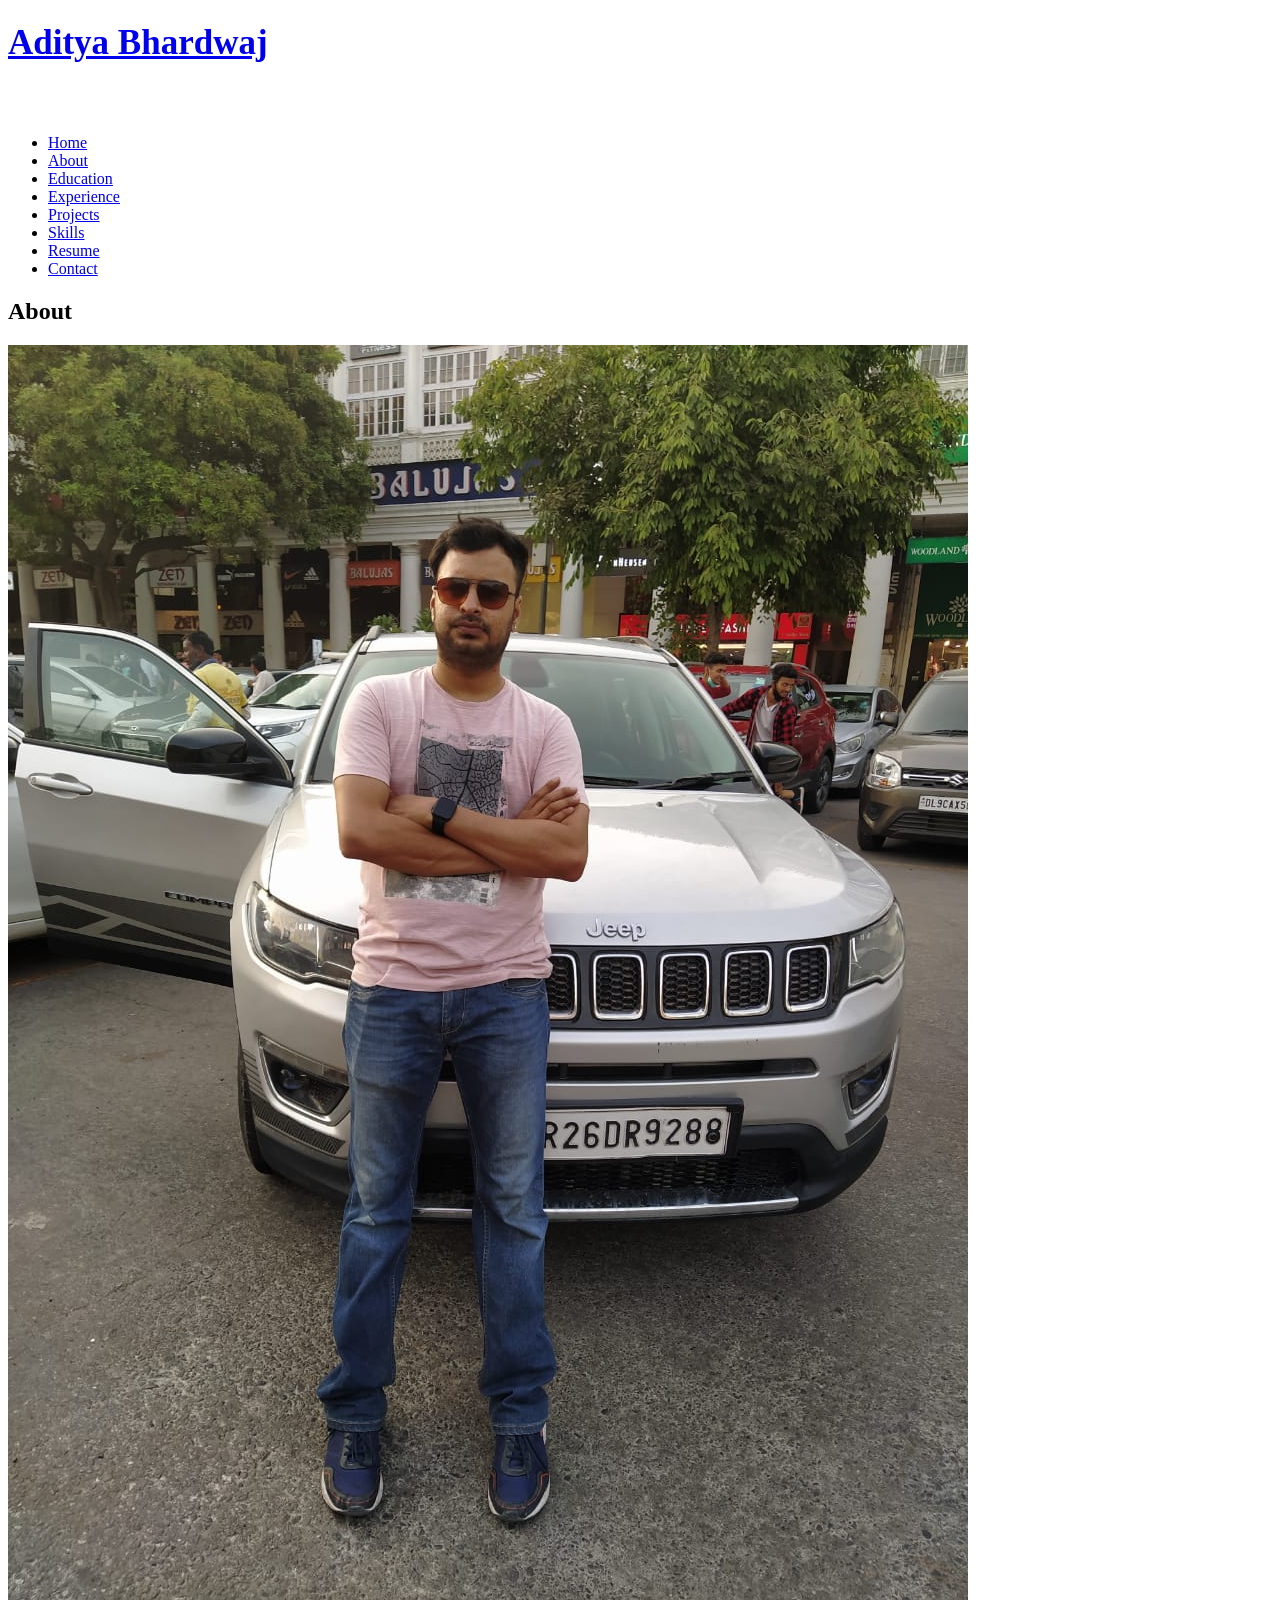
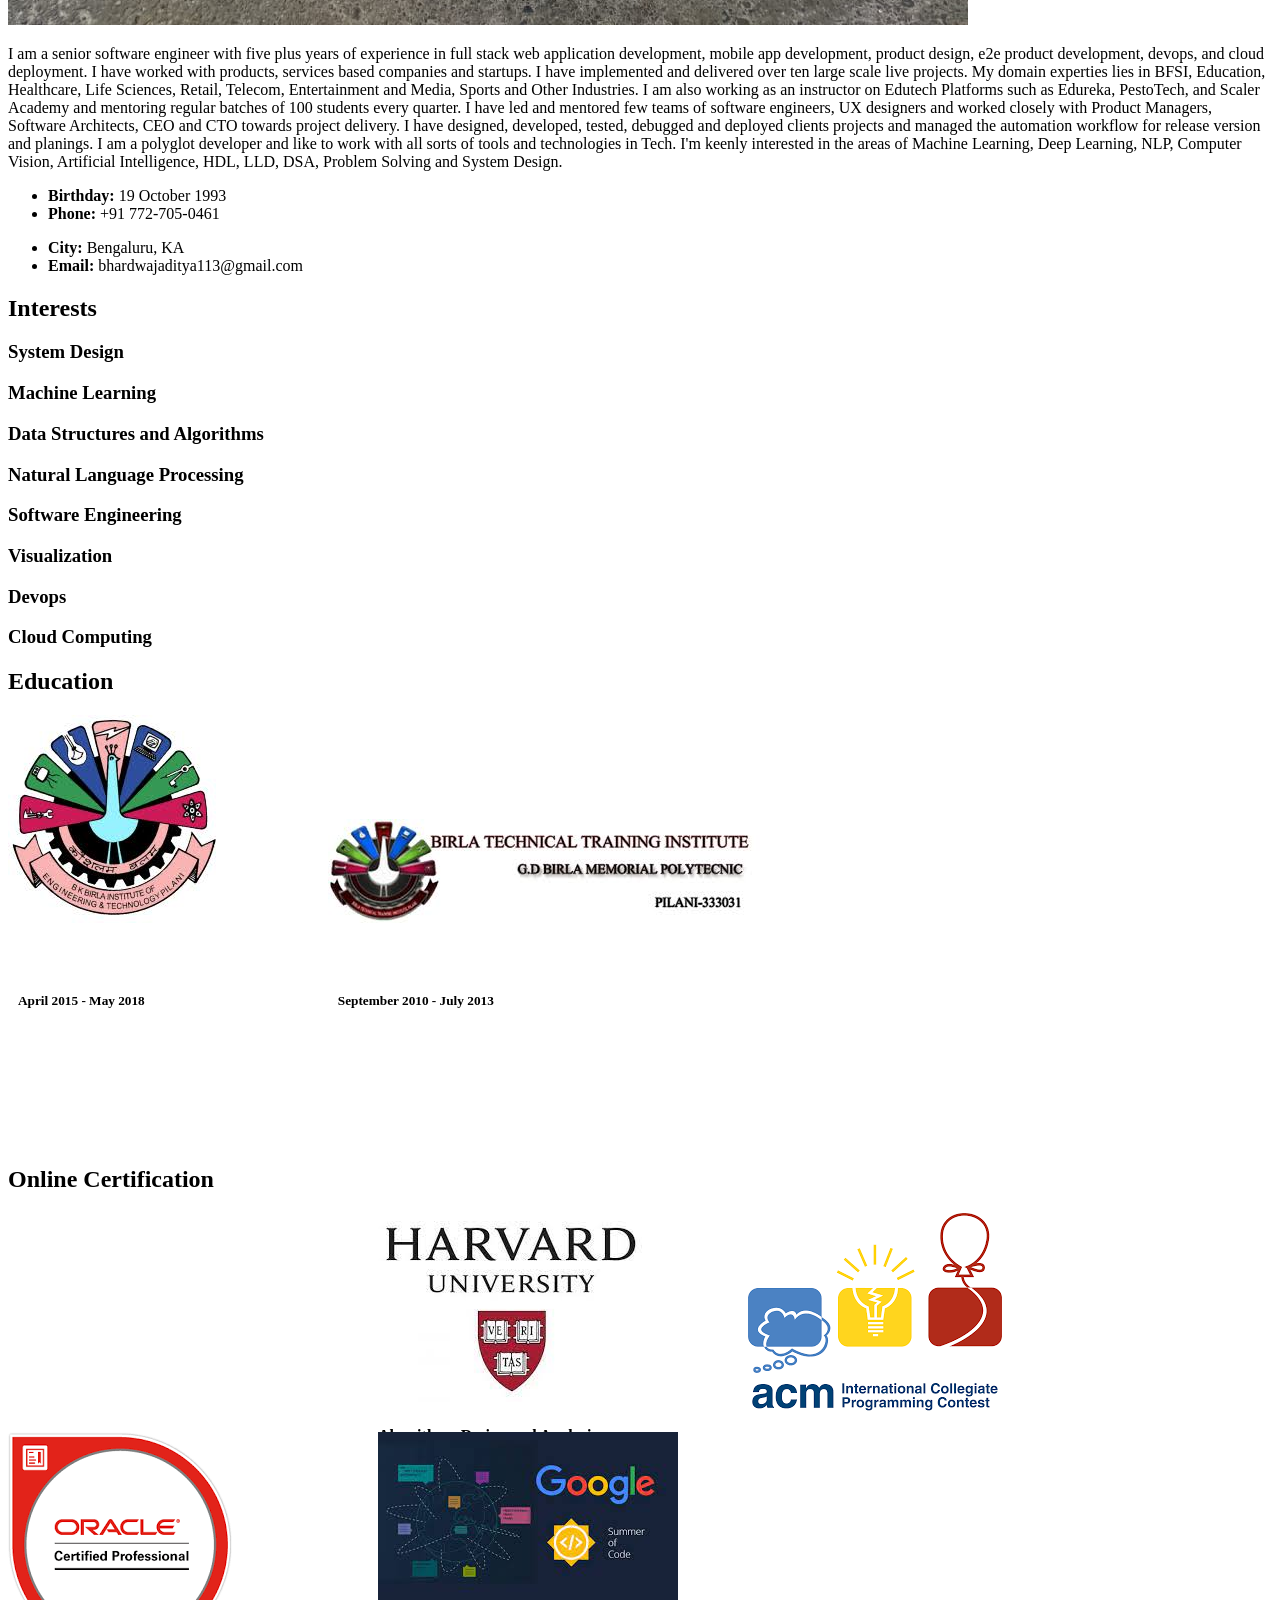
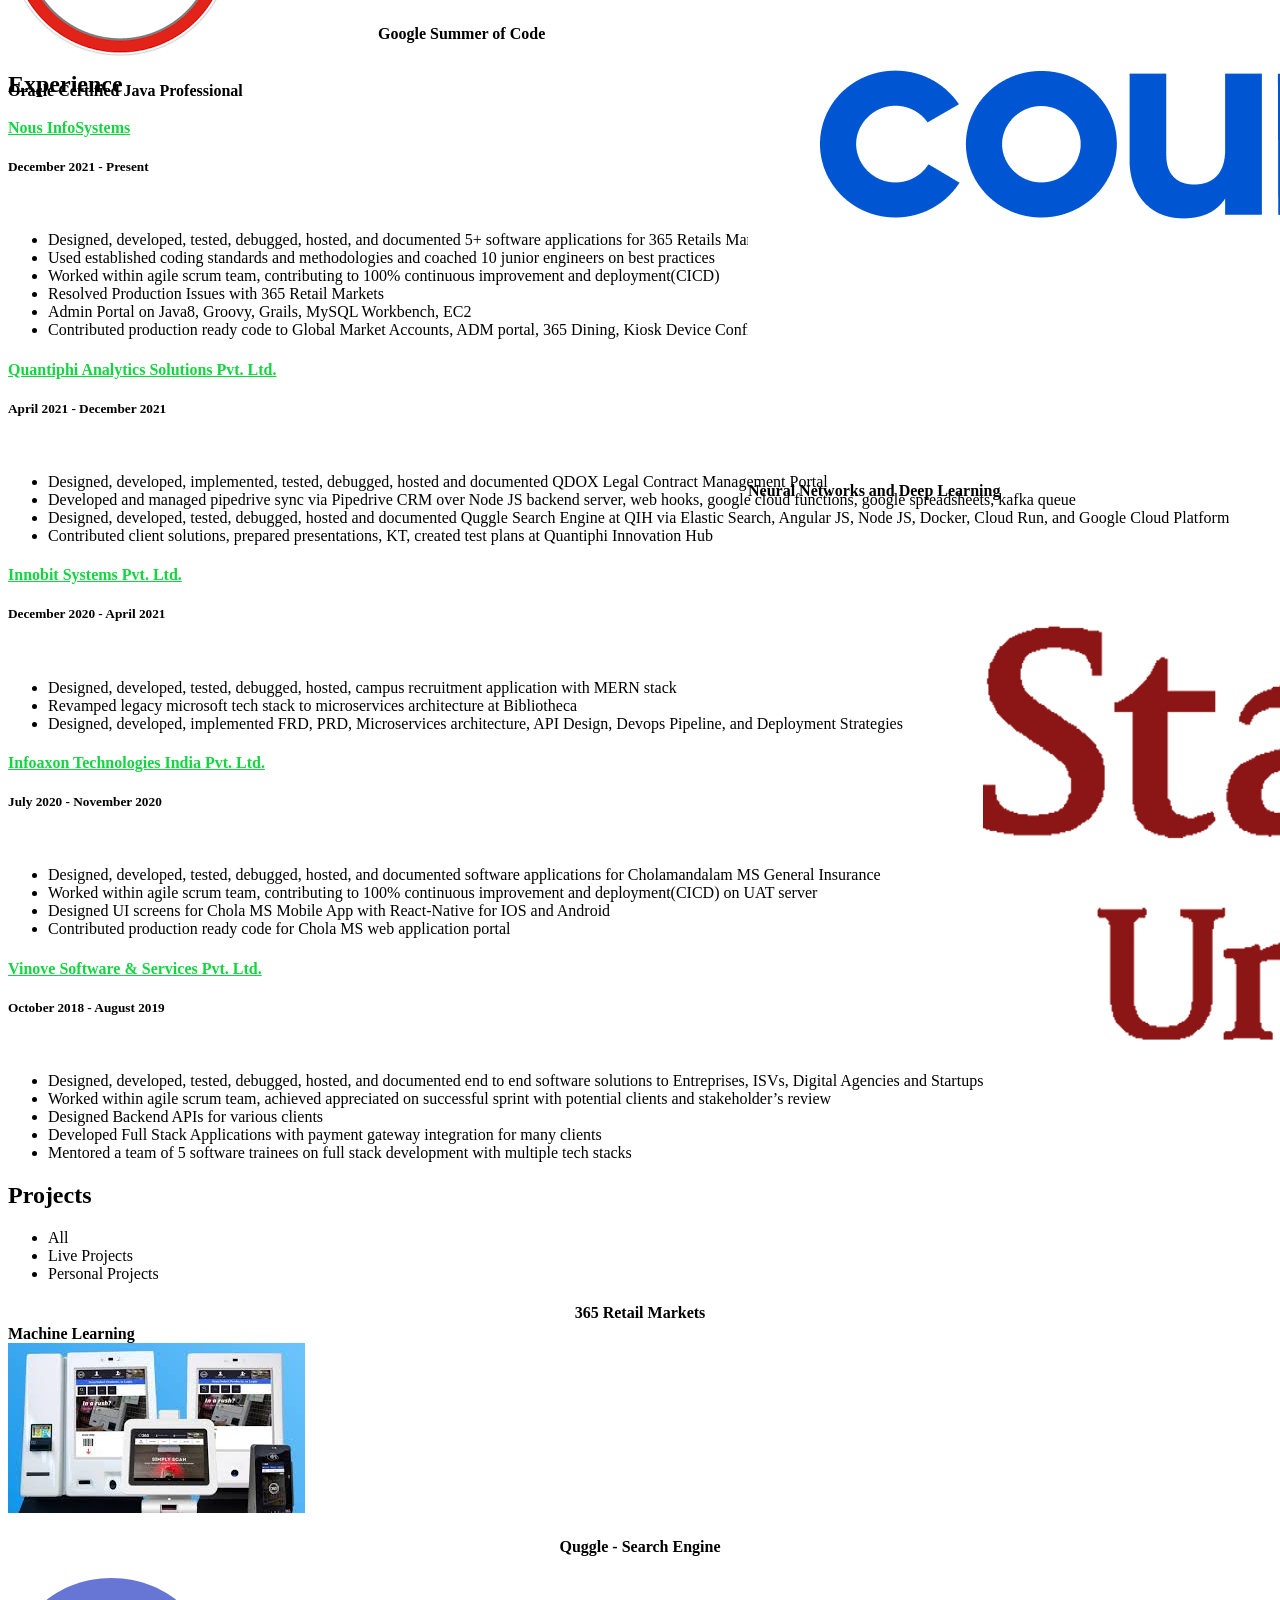
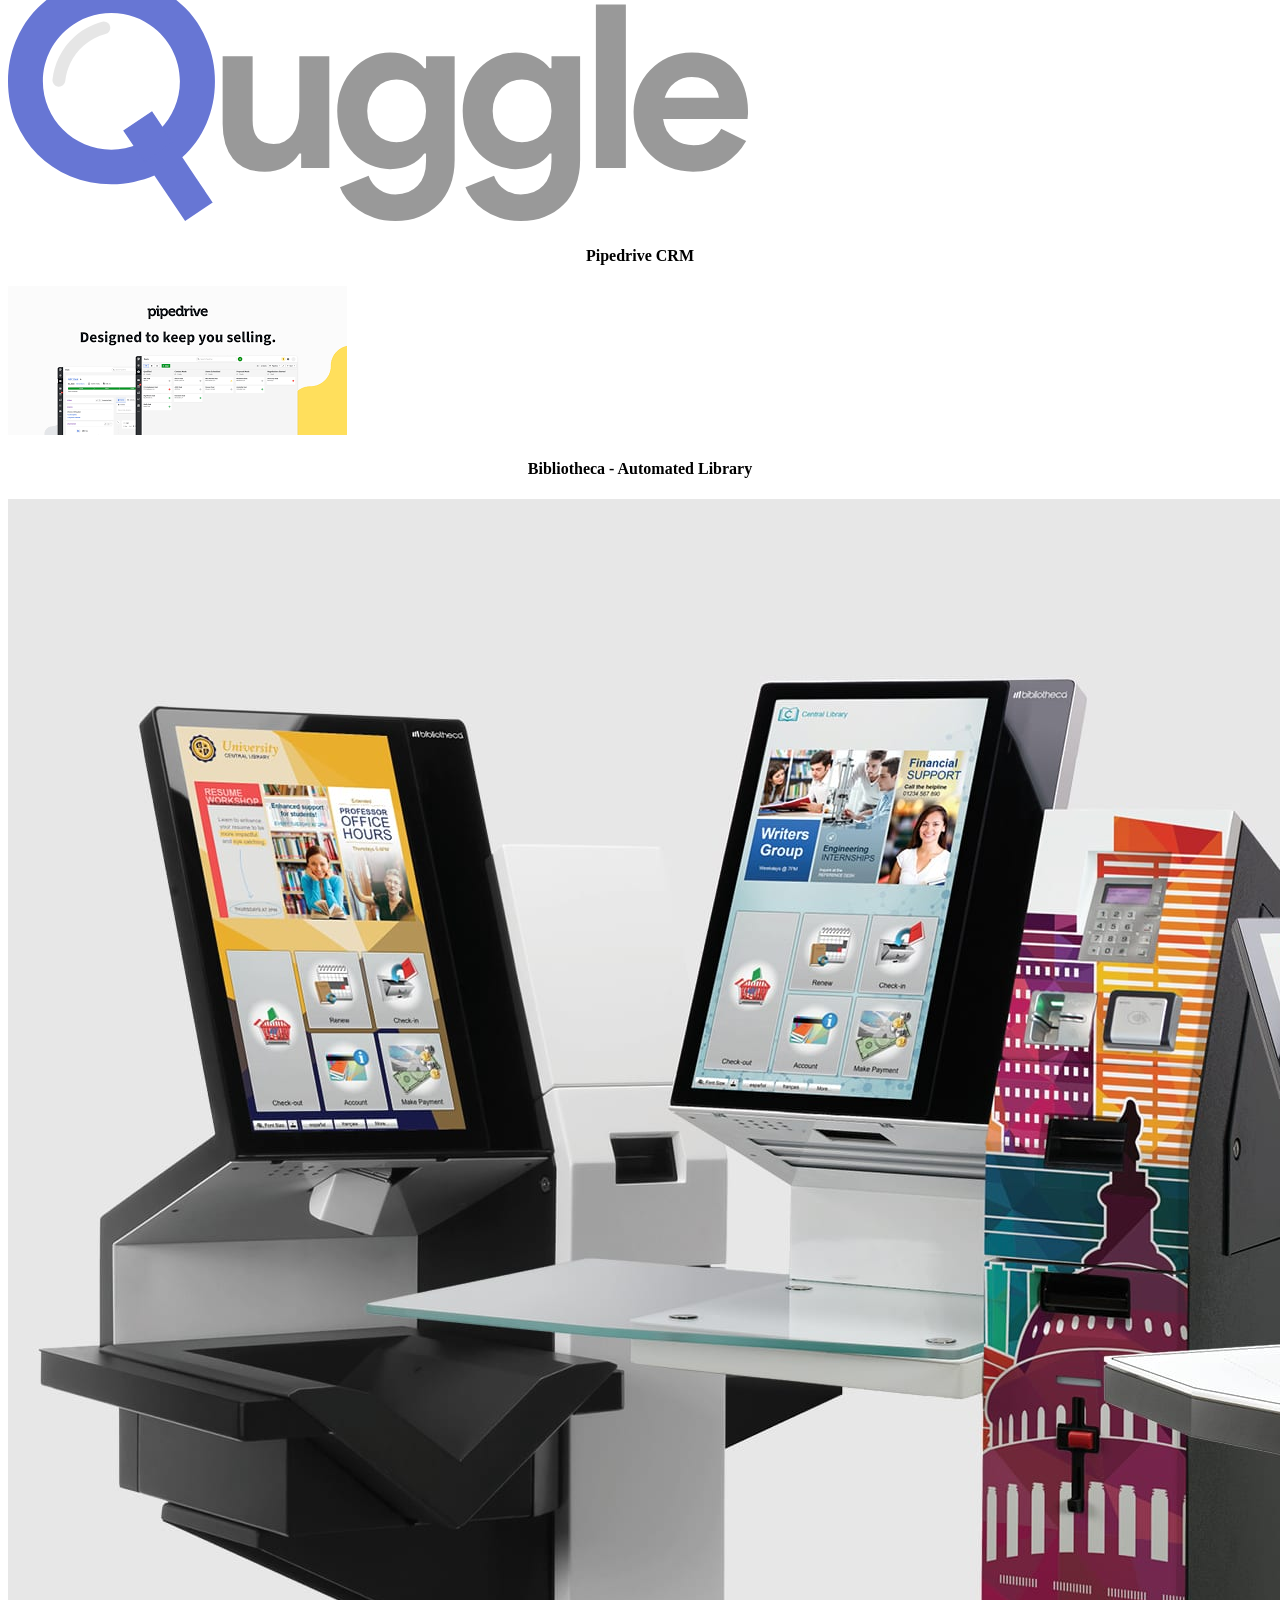
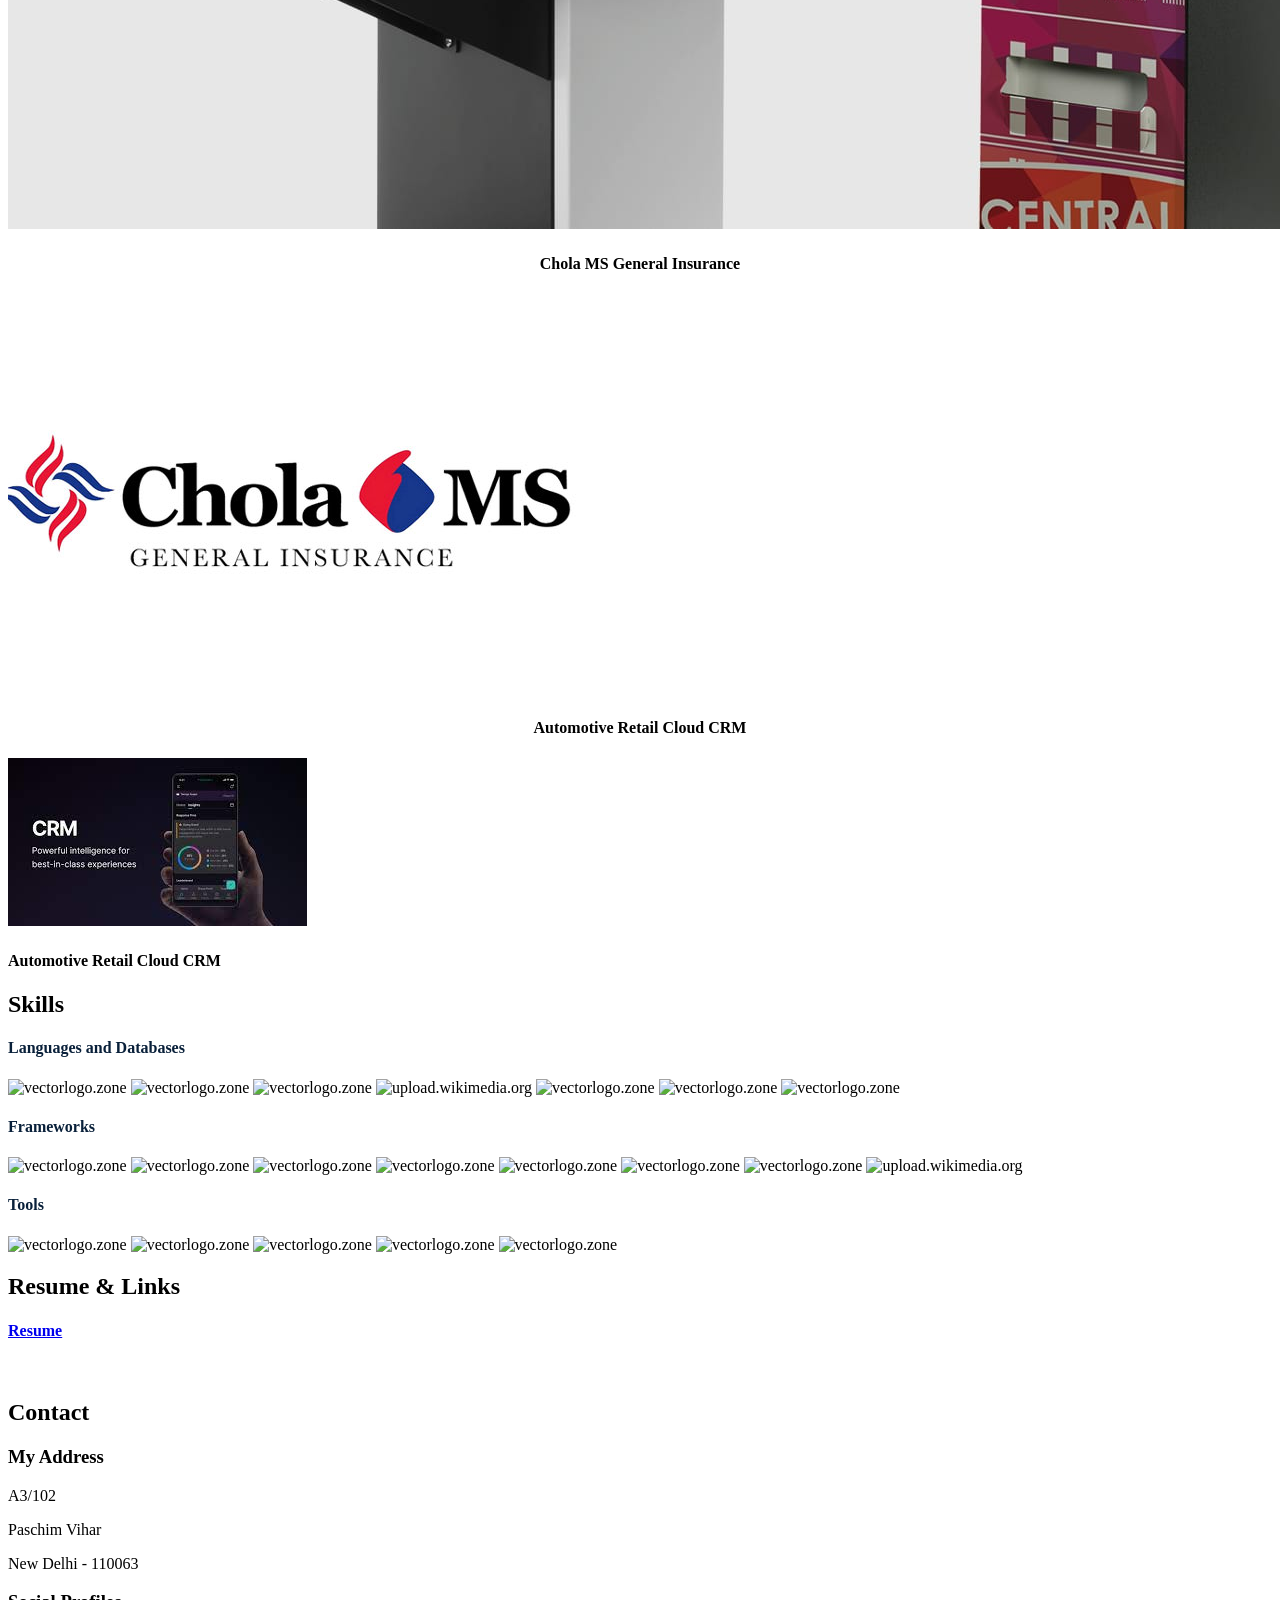
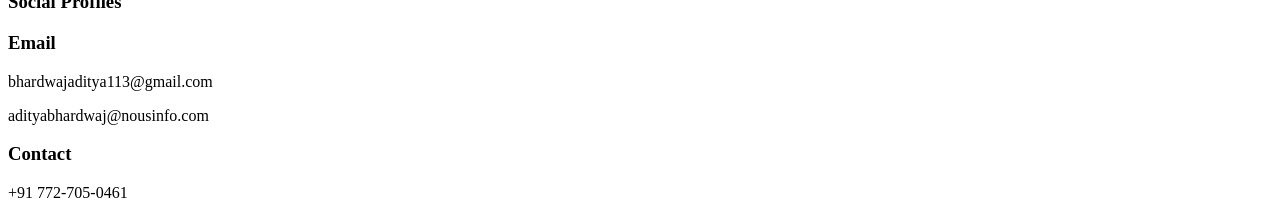
==== index.html @ cb27ffc9 "Initial commit" ====
<!DOCTYPE html>
<html lang="en">

<head>
  <!-- Google Tag Manager -->
  <script>(function(w,d,s,l,i){w[l]=w[l]||[];w[l].push({'gtm.start':
  new Date().getTime(),event:'gtm.js'});var f=d.getElementsByTagName(s)[0],
  j=d.createElement(s),dl=l!='dataLayer'?'&l='+l:'';j.async=true;j.src=
  'https://www.googletagmanager.com/gtm.js?id='+i+dl;f.parentNode.insertBefore(j,f);
  })(window,document,'script','dataLayer','GTM-5BB8W2X');</script>
  <!-- End Google Tag Manager -->
  <link rel="icon" type="image/png" href="/favicon.png"/>
  <meta charset="utf-8">
  <meta content="width=device-width, initial-scale=1.0" name="viewport">

  <title>Aditya Portfolio</title>
  <meta content="" name="descriptison">
  <meta content="" name="keywords">

  <!-- Google Fonts -->
  <link href="https://fonts.googleapis.com/css?family=Open+Sans:300,300i,400,400i,600,600i,700,700i|Raleway:300,300i,400,400i,500,500i,600,600i,700,700i|Poppins:300,300i,400,400i,500,500i,600,600i,700,700i" rel="stylesheet">

  <!-- Vendor CSS Files -->
  <link href="assets/vendor/bootstrap/css/bootstrap.min.css" rel="stylesheet">
  <link href="assets/vendor/icofont/icofont.min.css" rel="stylesheet">
  <link href="assets/vendor/remixicon/remixicon.css" rel="stylesheet">
  <link href="assets/vendor/owl.carousel/assets/owl.carousel.min.css" rel="stylesheet">
  <link href="assets/vendor/boxicons/css/boxicons.min.css" rel="stylesheet">
  <link href="assets/vendor/venobox/venobox.css" rel="stylesheet">

  <!-- Template Main CSS File -->
  <link href="assets/css/style.css" rel="stylesheet">


  <!-- Global site tag (gtag.js) - Google Analytics -->
  <script async src="https://www.googletagmanager.com/gtag/js?id=UA-169007209-3"></script>
  <script>
    window.dataLayer = window.dataLayer || [];
    function gtag(){dataLayer.push(arguments);}
    gtag('js', new Date());

    gtag('config', 'UA-169007209-3');
  </script>
</head>

<body>
  
  <!-- Google Tag Manager (noscript) -->
  <noscript><iframe src="https://www.googletagmanager.com/ns.html?id=GTM-5BB8W2X"
  height="0" width="0" style="display:none;visibility:hidden"></iframe></noscript>
  <!-- End Google Tag Manager (noscript) -->
  <!-- ======= Header ======= -->
  <header id="header" class="header-tops">

    <div class="container">

      <h1 style="font-size: 35px;"><a href="index.html">Aditya Bhardwaj</a></h1>
      <h2 style="color:#fff">I'm <span class="typing" style="color:#12D640"></span></h2>
      <nav class="nav-menu d-none d-lg-block">
        <ul>
          <li class="active"><a href="#header"> <span>Home</span></a></li>
          <li><a href="#about"><span>About</span></a></li>
          <li><a href="#education"> <span>Education</span></a></li>
          <li><a href="#experience"> <span>Experience</span></a></li>
          <li><a href="#portfolio"> <span>Projects</span></a></li>
          <li><a href="#skills"> <span>Skills</span></a></li>
          <li><a href="https://drive.google.com/file/d/1tcUh88wohg4QHaByzuhxSnFMa2OLWEuM/view" target="_blank"> <span>Resume</span></a></li>
          <li><a href="#contacts"> <span>Contact</span></a></li>

        </ul>
      </nav><!-- .nav-menu -->

      <div class="social-links">
          <a href="https://www.linkedin.com/in/aditya-bhardwaj-57a15b119/" target="_blank" class="linkedin"><i class="bx bxl-linkedin"></i></a>
          <a href="https://github.com/bhardwajaditya113" target="_blank" class="github"><i class="bx bxl-github"></i></a>
          <a href="mailto:bhardwajaditya113@gmail.com" target="_blank" class="google"><i class="bx bxl-google"></i></a>

      </div>

    </div>
  </header><!-- End Header -->

  <!-- ======= About Section ======= -->
  <section id="about" class="about">

    <!-- ======= About Me ======= -->
    <div class="about-me container">

      <div class="section-title">
        <h2>About</h2>
      </div>

      <div class="row">
        <div class="col-lg-4" data-aos="fade-right">
          <img src="assets/img/profile.jpeg" class="img-fluid" alt="">
        </div>
        <div class="col-lg-8 pt-4 pt-lg-0 content" data-aos="fade-left">
          <p>I am a senior software engineer with five plus years of experience in full stack web application development, mobile app development, product design, e2e product development, devops, and 
            cloud deployment. I have worked with products, services based companies and startups. I have implemented and delivered over ten large scale live projects. 
            My domain experties lies in BFSI, Education, Healthcare, Life Sciences, Retail, Telecom, Entertainment and Media, Sports and Other Industries.
            I am also working as an instructor on Edutech Platforms such as Edureka, PestoTech, and Scaler Academy and mentoring regular batches of 100 students every quarter.
            I have led and mentored few teams of software engineers, UX designers and worked closely with Product Managers, Software Architects, CEO and CTO towards project delivery.
            I have designed, developed, tested, debugged and deployed clients projects and managed the automation workflow for release version and planings. 
            I am a polyglot developer and like to work with all sorts of tools and technologies in Tech. 
            I'm keenly interested in the areas of Machine Learning, Deep Learning, NLP, Computer Vision, Artificial Intelligence, HDL, LLD, DSA, Problem Solving and System Design.
          </p>
          <div class="row">
            <div class="col-lg-6">
              <ul>
                <li><i class="icofont-rounded-right"></i> <strong>Birthday:</strong> 19 October 1993</li>
                <li><i class="icofont-rounded-right"></i> <strong>Phone:</strong> +91 772-705-0461</li>
              </ul>
            </div>
            <div class="col-lg-6">
              <ul>
                <li><i class="icofont-rounded-right"></i> <strong>City:</strong> Bengaluru, KA</li>
                <li><i class="icofont-rounded-right"></i> <strong>Email:</strong> bhardwajaditya113@gmail.com</li>
              </ul>
            </div>
          </div>
        </div>
      </div>

    </div><!-- End About Me -->

    <!-- ======= Interests ======= -->
    <div class="interests container">

      <div class="section-title">
        <h2>Interests</h2>
      </div>

      <div class="row">
        <div class="col-lg-3 col-md-4">
          <div class="icon-box">
            <i class="ri-focus-2-fill" style="color: #ffbb2c;"></i>
            <h3>System Design</h3>
          </div>
        </div>
        <div class="col-lg-3 col-md-4 mt-4 mt-md-0">
          <div class="icon-box">
            <i class="ri-database-2-line" style="color: #5578ff;"></i>
            <h3>Machine Learning</h3>
          </div>
        </div>
        <div class="col-lg-3 col-md-4 mt-4 mt-md-0">
          <div class="icon-box">
            <i class="ri-database-line" style="color: #e80368;"></i>
            <h3>Data Structures and Algorithms</h3>
          </div>
        </div>
        <div class="col-lg-3 col-md-4 mt-4 mt-lg-0">
          <div class="icon-box">
            <i class="ri-english-input" style="color: #1c7d32;"></i>
            <h3>Natural Language Processing</h3>
          </div>
        </div>
        <div class="col-lg-3 col-md-4 mt-4">
          <div class="icon-box">
            <i class="ri-code-s-slash-fill" style="color: #28a745;"></i>
            <h3>Software Engineering</h3>
          </div>
        </div>
        <div class="col-lg-3 col-md-4 mt-4">
          <div class="icon-box">
            <i class="ri-bar-chart-box-line" style="color: #f1081f;"></i>
            <h3>Visualization</h3>
          </div>
        </div>
        <div class="col-lg-3 col-md-4 mt-4">
          <div class="icon-box">
            <i class="ri-github-fill" style="color: #47aeff;"></i>
            <h3>Devops</h3>
          </div>
        </div>
        <div class="col-lg-3 col-md-4 mt-4">
          <div class="icon-box">
            <i class="ri-cloud-fill" style="color: #ffc107;"></i>
            <h3>Cloud Computing</h3>
          </div>
        </div>
      </div>

    </div><!-- End Interests -->
  </section><!-- End About Section -->



  <!-- ======= Education Section ======= -->
  <section id="education" class="services">
    <div class="container">
      <div class="section-title">
        <h2>Education</h2>
      </div>
      <div class="row">
        <div class="col-lg-12" data-aos="fade-up" style="display: inline-block;">


            <div class="col-md-4 mt-4 mt-md-0 icon-box" data-aos="fade-up" data-aos-delay="100" style="padding:0px 0px;padding-bottom: 5px;display: inline-block;">
              <img src="assets/img/education/bkbiet.jpeg" class="img-fluid" alt="">
              <p style="text-align:left;color:#fff;padding: 5px 10px;"><em>B.Tech. in Computer Science and Engineering</em></p>
              <h5 style="text-align:left;padding: 0px 10px;">April 2015 - May 2018</h5>
              <h6 style="text-align:left;color:#fff;padding: 0px 10px;">Relevant Coursework</h6>
              <ul style="text-align:left;color:#fff;">
                <li>Design and Analysis of Algorithms</li>
                <li>Data Structures and Algorithms</li>
                <li>Cloud Computing</li>
              </ul>
            </div>
            <div class="col-md-4 mt-4 mt-md-0 icon-box" data-aos="fade-up" data-aos-delay="100" style="padding:0px 0px;padding-bottom: 5px;display: inline-block;">
              <img src="assets/img/education/btti.jpeg" class="img-fluid" alt="">
              <p style="text-align:left;color:#fff;padding: 5px 10px;"><em>Diploma in Computer Science</em></p>
              <h5 style="text-align:left;padding: 0px 10px;">September 2010 - July 2013</h5>
              <h6 style="text-align:left;color:#fff;padding: 0px 10px;">Relevant Coursework</h6>
              <ul style="text-align:left;color:#fff;">
                <li>Database Management Systems</li>
                <li>Operating Systems</li>
                <li>Computer Networks</li>
              </ul>
            </div>
          </div>
        </div>
      </div>


    <div class="portfolio">
    <div class="container">
      <div class="section-title">
        <h2>Online Certification</h2>
      </div>

      <div class="row portfolio-container" style="position: relative; height: 437.75px;">

         <div class="col-lg-4 col-md-6 portfolio-item filter-app" style="position: absolute; left: 0px; top: 0px;">
          <div class="portfolio-wrap">
            <img src="assets/img/certification/stanford.png" class="img-fluid" alt="">
            <div class="portfolio-info">
              <h4>Machine Learning</h4>
              <div class="portfolio-links">
                <!--<a href="https://www.coursera.org/account/accomplishments/certificate/2BTJ636Q2E93?utm_medium=certificate&amp;utm_source=link&amp;utm_campaign=copybutton_certificate/" target="_blank" title="Certificate"><i class="bx bx-link"></i></a>-->
              </div>
            </div>
           </div>
          </div>

        <div class="col-lg-4 col-md-6 portfolio-item filter-app" style="position: absolute; left: 370px; top: 0px;">
          <div class="portfolio-wrap">
            <img src="assets/img/certification/harvard.jpeg" class="img-fluid" alt="">
            <div class="portfolio-info">
              <h4>Algorithms-Design and Analysis</h4>
              <div class="portfolio-links">
               <!-- <a href="https://www.coursera.org/account/accomplishments/certificate/6THRQXYE9EHZ?utm_medium=certificate&amp;utm_source=link&amp;utm_campaign=copybutton_certificate" target="_blank" title="Certificate"><i class="bx bx-link"></i></a>-->
              </div>
            </div>
          </div>
        </div>

        <div class="col-lg-4 col-md-6 portfolio-item filter-app" style="position: absolute; left: 740px; top: 0px;">
          <div class="portfolio-wrap">
            <img src="assets/img/certification/acm.png" class="img-fluid" alt="">
            <div class="portfolio-info">
              <h4>ACM ICPC</h4>
              <div class="portfolio-links">
               <!-- <a href="https://coursera.org/share/98bbfb990484fac370d5e5ed14334ea4" target="_blank" title="Certificate"><i class="bx bx-link"></i></a>-->
              </div>
            </div>
          </div>
        </div>

        <div class="col-lg-4 col-md-6 portfolio-item filter-project" style="position: absolute; left: 0px; top: 218.875px;">
          <div class="portfolio-wrap">
            <img src="assets/img/certification/oracle.png" class="img-fluid" alt="">
            <div class="portfolio-info">
              <h4>Oracle Certified Java Professional</h4>
              <div class="portfolio-links">
               <!-- <a href="https://drive.google.com/file/d/1FSwPt19EzY_tpvqkE6igtLf3gccKcssC/view?usp=sharing" target="_blank" title="Certificate"><i class="bx bx-link"></i></a>-->
              </div>
            </div>
          </div>
        </div>

        <div class="col-lg-4 col-md-6 portfolio-item filter-project" style="position: absolute; left: 370px; top: 218.875px;">
          <div class="portfolio-wrap">
            <img src="assets/img/certification/gsoc.jpeg" class="img-fluid" alt="">
            <div class="portfolio-info">
              <h4>Google Summer of Code</h4>
              <div class="portfolio-links">
               <!-- <a href="https://drive.google.com/file/d/1gimySw_NPzCJ54dqZ2j2wYyz-JDOg-S0/view?usp=sharing" target="_blank" title="Certificate"><i class="bx bx-link"></i></a>-->
              </div>
            </div>
          </div>
        </div>


        <div class="col-lg-4 col-md-6 portfolio-item filter-project" style="position: absolute; left: 740px; top: 218.875px;">
          <div class="portfolio-wrap">
            <img src="assets/img/certification/coursera.png" class="img-fluid" alt="">
            <div class="portfolio-info">
              <h4>Neural Networks and Deep Learning</h4>
              <div class="portfolio-links">
                <!--<a href="https://www.coursera.org/account/accomplishments/certificate/ELXZ6FE2BU7X?utm_medium=certificate&amp;utm_source=link&amp;utm_campaign=copybutton_certificate/" target="_blank" title="Certificate"><i class="bx bx-link"></i></a>-->
              </div>
            </div>
          </div>
        </div>

      </div>
    </div>
    </div>

  </section>
  <!-- End Education Section -->



  <!-- Start Experience Section -->
<section id="experience" class="services">
  <div class="container">
    <div class="section-title">
      <h2>Experience</h2>
    </div>
    <div class="row">
      <div class="col-lg-12" data-aos="fade-up">
        <div class="col-md-12 mt-4 mt-md-0 icon-box" data-aos="fade-up" data-aos-delay="100">
          <h4 style="text-align:left;"><a href="https://www.nousinfosystems.com" style="color:#12d640">Nous
              InfoSystems</a><br> </h4>
          <h5 style="text-align:left;">December 2021 - Present</h5>
          <p style="text-align:left;color:#fff"><em>Senior Software Engineer </em></p>
          <ul style="text-align:left;">
            <li>Designed, developed, tested, debugged, hosted, and documented 5+ software applications for 365 Retails
              Markets</li>
            <li>Used established coding standards and methodologies and coached 10 junior engineers on best practices
            </li>
            <li>Worked within agile scrum team, contributing to 100% continuous improvement and deployment(CICD)</li>
            <li>Resolved Production Issues with 365 Retail Markets</li>
            <li>Admin Portal on Java8, Groovy, Grails, MySQL Workbench, EC2</li>
            <li>Contributed production ready code to Global Market Accounts, ADM portal, 365 Dining, Kiosk Device
              Configuration</li>
          </ul>
        </div>
        <div class="col-md-12 mt-4 mt-md-0 icon-box" data-aos="fade-up" data-aos-delay="100">
          <h4 style="text-align:left;"><a href="https://quantiphi.com/" style="color:#12d640">Quantiphi Analytics
              Solutions Pvt. Ltd.</a><br> </h4>
          <h5 style="text-align:left;">April 2021 - December 2021</h5>
          <p style="text-align:left;color:#fff"><em>Full Stack Software Developer</em></p>
          <ul style="text-align:left;">
            <li>Designed, developed, implemented, tested, debugged, hosted and documented QDOX Legal Contract Management
              Portal</li>
            <li>Developed and managed pipedrive sync via Pipedrive CRM over Node JS backend server, web hooks, google
              cloud functions, google spreadsheets, kafka queue</li>
            <li> Designed, developed, tested, debugged, hosted and documented Quggle Search Engine at QIH via Elastic
              Search, Angular JS, Node JS, Docker, Cloud Run, and Google Cloud Platform</li>
            <li>Contributed client solutions, prepared presentations, KT, created test plans at Quantiphi Innovation Hub
            </li>
          </ul>
        </div>
        <div class="col-md-12 mt-4 mt-md-0 icon-box" data-aos="fade-up" data-aos-delay="100">
          <h4 style="text-align:left;"><a href="https://innobitsystems.com" style="color:#12d640">Innobit Systems Pvt.
              Ltd.</a><br> </h4>
          <h5 style="text-align:left;">December 2020 - April 2021</h5>
          <p style="text-align:left;color:#fff"><em>Member of Technical Staff</em></p>
          <ul style="text-align:left;">
            <li>Designed, developed, tested, debugged, hosted, campus recruitment application with MERN stack</li>
            <li>Revamped legacy microsoft tech stack to microservices architecture at Bibliotheca</li>
            <li>Designed, developed, implemented FRD, PRD, Microservices architecture, API Design, Devops Pipeline, and
              Deployment Strategies</li>
          </ul>
        </div>
        <div class="col-md-12 mt-4 mt-md-0 icon-box" data-aos="fade-up" data-aos-delay="100">
          <h4 style="text-align:left;"><a href="http://infoaxon.com" target="_blank" style="color:#12d640">Infoaxon
              Technologies India Pvt. Ltd.</a><br> </h4>
          <h5 style="text-align:left;">July 2020 - November 2020</h5>
          <p style="text-align:left;color:#fff"><em>Solutions Developer</em></p>
          <ul style="text-align:left;">
            <li>Designed, developed, tested, debugged, hosted, and documented software applications for Cholamandalam MS
              General Insurance</li>
            <li>Worked within agile scrum team, contributing to 100% continuous improvement and deployment(CICD) on UAT
              server</li>
            <li>Designed UI screens for Chola MS Mobile App with React-Native for IOS and Android</li>
            <li>Contributed production ready code for Chola MS web application portal</li>
          </ul>
        </div>
        <div class="col-md-12 mt-4 mt-md-0 icon-box" data-aos="fade-up" data-aos-delay="100">
          <h4 style="text-align:left;"><a href="https://www.vinove.com" target="_blank" style="color:#12d640">Vinove
              Software & Services Pvt. Ltd.</a><br> </h4>
          <h5 style="text-align:left;">October 2018 - August 2019</h5>
          <p style="text-align:left;color:#fff"><em>Associate Software Developer</em></p>
          <ul style="text-align:left;">
            <li>Designed, developed, tested, debugged, hosted, and documented end to end software solutions to
              Entreprises, ISVs, Digital Agencies and Startups</li>
            <li>Worked within agile scrum team, achieved appreciated on successful sprint with potential clients and
              stakeholder’s review</li>
            <li>Designed Backend APIs for various clients</li>
            <li>Developed Full Stack Applications with payment gateway integration for many clients</li>
            <li>Mentored a team of 5 software trainees on full stack development with multiple tech stacks</li>
          </ul>
        </div>
      </div>
        </div>
    </div>
  </section>

  <!-- End Experience Section -->



  <!-- Start Project Section -->
  <section id="portfolio" class="portfolio">
    <div class="container">

      <div class="section-title">
        <h2>Projects</h2>
      </div>

      <div class="row">
        <div class="col-lg-12 d-flex justify-content-center">
          <ul id="portfolio-flters">
            <li data-filter="*" class="filter-active">All</li>
            <li data-filter=".filter-app">Live Projects</li>
            <li data-filter=".filter-project">Personal Projects</li>
          </ul>
        </div>
      </div>

      <div class="row portfolio-container">

        <div class="col-lg-4 col-md-6 portfolio-item filter-app">
          <center><h4>365 Retail Markets</h4></center>
          <div class="portfolio-wrap">
            <img src="assets/img/project/365 retail.jpg" class="img-fluid" alt="">
            <div class="portfolio-info">
              
              <div class="portfolio-links">
                <a href="projects/365RetailMarkets.html" data-gall="portfolioDetailsGallery" data-vbtype="iframe" class="venobox" title="Project Details"><i class="bx bx-info-circle"></i></a>
              </div>
            </div>
          </div>
        </div>

        <div class="col-lg-4 col-md-6 portfolio-item filter-app">
          <center><h4>Quggle - Search Engine</h4></center>
          <div class="portfolio-wrap">
            <img src="assets/img/project/quggle.svg" class="img-fluid" alt="">
            <div class="portfolio-info">
              
              <div class="portfolio-links">
                <a href="projects/quggle.html" data-gall="portfolioDetailsGallery" data-vbtype="iframe" class="venobox" title="Project Details"><i class="bx bx-info-circle"></i></a>
              </div>
            </div>
          </div>
        </div>

        <div class="col-lg-4 col-md-6 portfolio-item filter-project">
          <!-- <br> -->
          <center><h4>Pipedrive CRM</h4></center>
          <div class="portfolio-wrap">
            <img src="assets/img/project/pipedrive.png" class="img-fluid" alt="">
            <div class="portfolio-info">
              <div class="portfolio-links">
                <a href="projects/gan.html" data-gall="portfolioDetailsGallery" data-vbtype="iframe" class="venobox" title="Project Details"><i class="bx bx-info-circle"></i></a>
              </div>
            </div>
          </div>
        </div>


        <div class="col-lg-4 col-md-6 portfolio-item filter-app">
          <center><h4>Bibliotheca - Automated Library</h4></center>
          <div class="portfolio-wrap">
            <img src="assets/img/project/bibliotheca.jpg" class="img-fluid" alt="">
            <div class="portfolio-info">
              
              <div class="portfolio-links">
                <a href="projects/bibliotheca.html" data-gall="portfolioDetailsGallery" data-vbtype="iframe" class="venobox" title="Project Details"><i class="bx bx-info-circle"></i></a>
              </div>
            </div>
          </div>
        </div>

        <div class="col-lg-4 col-md-6 portfolio-item filter-app">
          <center><h4>Chola MS General Insurance</h4></center>
          <div class="portfolio-wrap">
            <img src="assets/img/project/cholams.jpeg" class="img-fluid" alt="">
            <div class="portfolio-info">
              
              <div class="portfolio-links">
                <a href="projects/cholams.html" data-gall="portfolioDetailsGallery" data-vbtype="iframe" class="venobox" title="Project Details"><i class="bx bx-info-circle"></i></a>
              </div>
            </div>
          </div>
        </div>

  
        <div class="col-lg-4 col-md-6 portfolio-item filter-project">
          <center><h4>Automotive Retail Cloud CRM</h4></center>
          <div class="portfolio-wrap">
            <img src="assets/img/project/tekion.jpeg" class="img-fluid" alt="">
            <div class="portfolio-info">
              <h4>Automotive Retail Cloud CRM</h4>
              <div class="portfolio-links">
                <a href="projects/crm.html" data-gall="portfolioDetailsGallery" data-vbtype="iframe" class="venobox" title="Project Details"><i class="bx bx-info-circle"></i></a>
              </div>
            </div>
          </div>
        </div>

      </div>
    </div>
  </section>

  <!-- End Project Section -->



  <!-- Start Skills Section -->

  <section id="skills" class="services">
    <div class="container">
      <div class="section-title">
        <h2>Skills</h2>
      </div>
      <div class="row">
        <div class="col-lg-12" data-aos="fade-up">
          <div class="col-md-12 mt-4 mt-md-0 icon-box" data-aos="fade-up" data-aos-delay="100" style="background:#fff">
            <h4 style="text-align:left;color:#09203a">Languages and Databases</h4>
                <p style="text-align:left;">
                  <img src="https://www.vectorlogo.zone/logos/python/python-horizontal.svg" alt="vectorlogo.zone" height="50" width="150">
                  <img src="https://www.vectorlogo.zone/logos/java/java-horizontal.svg" alt="vectorlogo.zone" height="50" width="120">
                  <img src="https://www.vectorlogo.zone/logos/w3_html5/w3_html5-ar21.svg" alt="vectorlogo.zone">
                  <img src="https://upload.wikimedia.org/wikipedia/commons/d/d5/CSS3_logo_and_wordmark.svg" alt="upload.wikimedia.org" height="60" width="90">
                  <img src="https://www.vectorlogo.zone/logos/mysql/mysql-horizontal.svg" alt="vectorlogo.zone" height="70" width="130">
                  <img src="https://www.vectorlogo.zone/logos/postgresql/postgresql-horizontal.svg" alt="vectorlogo.zone" height="50" width="190">
                  <img src="https://www.vectorlogo.zone/logos/angular/angular-ar21.svg" alt="vectorlogo.zone">
                </p>
            </div>
            <div class="col-md-12 mt-4 mt-md-0 icon-box" data-aos="lefade-up" data-aos-delay="100" style="background:#fff">
              <h4 style="text-align:left;color:#09203a">Frameworks</h4>
                <p style="text-align:left;">
                  <img src="https://www.vectorlogo.zone/logos/pocoo_flask/pocoo_flask-ar21.svg" alt="vectorlogo.zone">
                  <img src="https://www.vectorlogo.zone/logos/djangoproject/djangoproject-ar21.svg" alt="vectorlogo.zone">
                  <img src="https://www.vectorlogo.zone/logos/nodejs/nodejs-horizontal.svg" alt="vectorlogo.zone">
                  <img src="https://www.vectorlogo.zone/logos/getbootstrap/getbootstrap-ar21.svg" alt="vectorlogo.zone">
                  <img src="https://www.vectorlogo.zone/logos/tensorflow/tensorflow-ar21.svg" alt="vectorlogo.zone">
                  <img src="https://www.vectorlogo.zone/logos/pytorch/pytorch-ar21.svg" alt="vectorlogo.zone">
                  <img src="https://www.vectorlogo.zone/logos/opencv/opencv-ar21.svg" alt="vectorlogo.zone">
                  <img src="https://upload.wikimedia.org/wikipedia/commons/0/05/Scikit_learn_logo_small.svg" alt="upload.wikimedia.org" width="90" height="70">
              </p>
          </div>
          <div class="col-md-12 mt-4 mt-md-0 icon-box" data-aos="lefade-up" data-aos-delay="100" style="background:#fff">
              <h4 style="text-align:left;color:#09203a">Tools</h4>
                <p style="text-align:left;">
                  <img src="https://www.vectorlogo.zone/logos/git-scm/git-scm-ar21.svg" alt="vectorlogo.zone">
                  <img src="https://www.vectorlogo.zone/logos/amazon_aws/amazon_aws-ar21.svg" alt="vectorlogo.zone">
                  <img src="https://www.vectorlogo.zone/logos/google_cloud/google_cloud-ar21.svg" alt="vectorlogo.zone">
                  <img src="https://www.vectorlogo.zone/logos/heroku/heroku-ar21.svg" alt="vectorlogo.zone">
                  <img src="https://www.vectorlogo.zone/logos/jupyter/jupyter-ar21.svg" alt="vectorlogo.zone">
              </p>
          </div>
        </div>
      </div>
    </div>
  </section>

  <!-- End Skills Section -->




  <!-- Start Links section -->
  <section id="links" class="services">
    <div class="container">
      <div class="section-title">
        <h2>Resume & Links</h2>
      </div>
      <div class="row">
        <div class="col-md-3 mt-4 mt-md-0 icon-box" data-aos="fade-up" data-aos-delay="100">
          <a href="https://drive.google.com/file/d/1tcUh88wohg4QHaByzuhxSnFMa2OLWEuM/view" target="_blank"><div class="icon"><i class="icofont-page"></i></div></a>
          <h4 class="title"><a href="https://drive.google.com/file/d/1tcUh88wohg4QHaByzuhxSnFMa2OLWEuM/view" target="_blank">Resume</a></h4>
          <p class="description" style="color:#fff;">The link contains downloadable resume</p>
        </div>
      </div>
    </div>
  </section> <!--End Links Section -->


  <!-- Start Contact Section -->

  <section id="contacts" class="contact">
    <div class="container">

      <div class="section-title">
        <h2>Contact</h2>
      </div>

      <div class="row mt-2">

        <div class="col-md-6 d-flex align-items-stretch">
          <div class="info-box">
            <i class="bx bx-map"></i>
            <h3>My Address</h3>
            <p>A3/102</p>
            <p>Paschim Vihar</p>
            <p>New Delhi - 110063</p>
          </div>
        </div>

        <div class="col-md-6 mt-4 mt-md-0 d-flex align-items-stretch">
          <div class="info-box">
            <i class="bx bx-share-alt"></i>
            <h3>Social Profiles</h3>
            <div class="social-links">
              <a href="https://www.linkedin.com/in/aditya-bhardwaj-57a15b119/" target="_blank" class="linkedin"><i class="bx bxl-linkedin"></i></a>
              <a href="https://github.com/bhardwajaditya113" target="_blank" class="github"><i class="bx bxl-github"></i></a>
              <a href="mailto:bhardwajaditya113@gmail.com" target="_blank" class="google"><i class="bx bxl-google"></i></a>

            </div>
          </div>
        </div>

        <div class="col-md-6 mt-4 d-flex align-items-stretch">
          <div class="info-box">
            <i class="bx bx-envelope"></i>
            <h3>Email</h3>
            <p>bhardwajaditya113@gmail.com</p>
            <p>adityabhardwaj@nousinfo.com</p>
          </div>
        </div>
        <div class="col-md-6 mt-4 d-flex align-items-stretch">
          <div class="info-box">
            <i class="bx bx-phone-call"></i>
            <h3>Contact</h3>
            <p>+91 772-705-0461</p>
          </div>
        </div>
      </div>
      <!-- <div id="sfczmlqxr5caww28rswrt8849ghbekgnh3j" ></div><script type="text/javascript" src="https://counter1.stat.ovh/private/counter.js?c=zmlqxr5caww28rswrt8849ghbekgnh3j&down=async" async></script><noscript><a href="https://www.freecounterstat.com" title="free web counter"><img src="https://counter1.stat.ovh/private/freecounterstat.php?c=zmlqxr5caww28rswrt8849ghbekgnh3j" border="0" title="free web counter" alt="free web counter" style="visibility: none;"></a></noscript> -->
    </div>
  </section>

  <!-- End Contact Section -->

  <!-- Vendor JS Files -->
  <script src="assets/vendor/jquery/jquery.min.js"></script>
  <script src="assets/vendor/bootstrap/js/bootstrap.bundle.min.js"></script>
  <script src="assets/vendor/jquery.easing/jquery.easing.min.js"></script>
  <script src="assets/vendor/php-email-form/validate.js"></script>
  <script src="assets/vendor/waypoints/jquery.waypoints.min.js"></script>
  <script src="assets/vendor/counterup/counterup.min.js"></script>
  <script src="assets/vendor/owl.carousel/owl.carousel.min.js"></script>
  <script src="assets/vendor/isotope-layout/isotope.pkgd.min.js"></script>
  <script src="assets/vendor/venobox/venobox.min.js"></script>
  <script src="assets/vendor/typed.js/typed.min.js"></script>
  <script type="text/javascript">
    var typed = new Typed('.typing',{
      strings: ["Senior Software Engineer", "Data Scientist", "AI Enthusiast"],
      loop: true,
      typeSpeed: 65,
      backSpeed: 65
    });
  </script>

  <!-- Template Main JS File -->
  <script src="assets/js/main.js"></script>

</body>

</html>
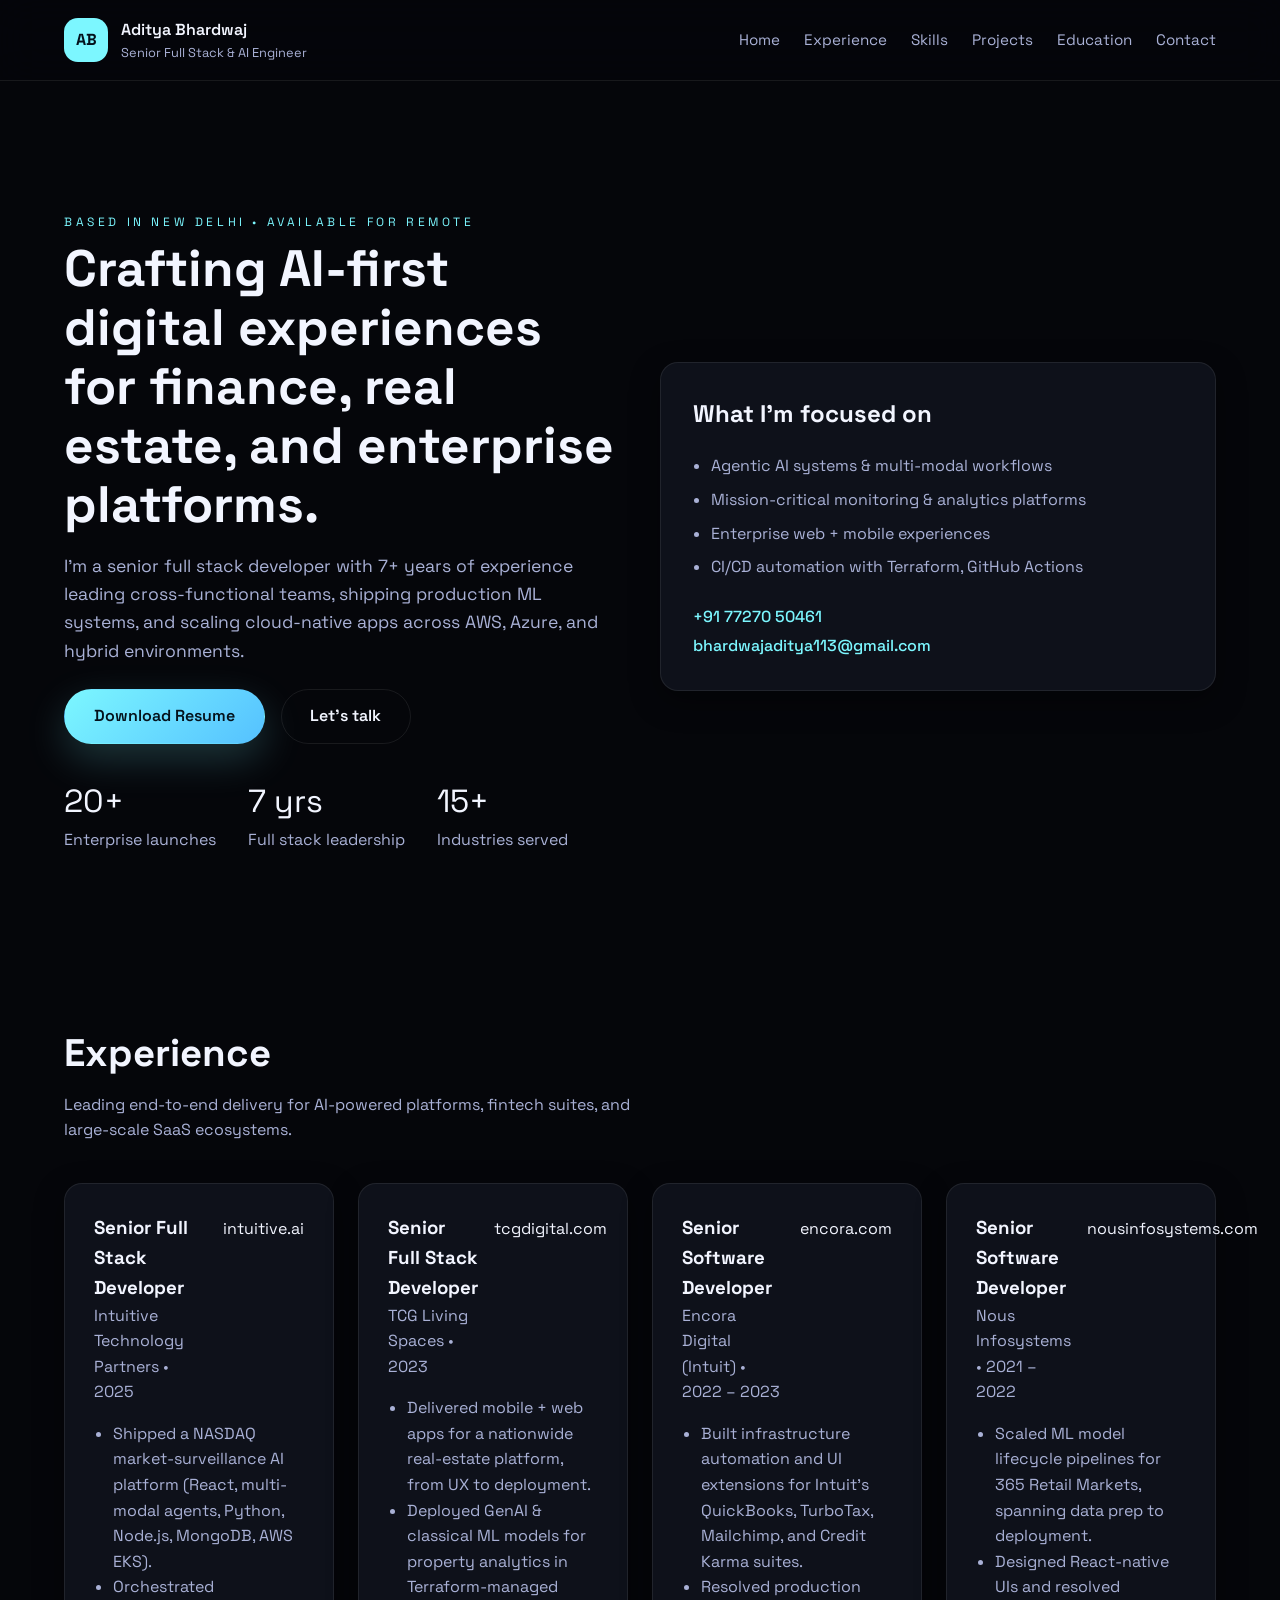
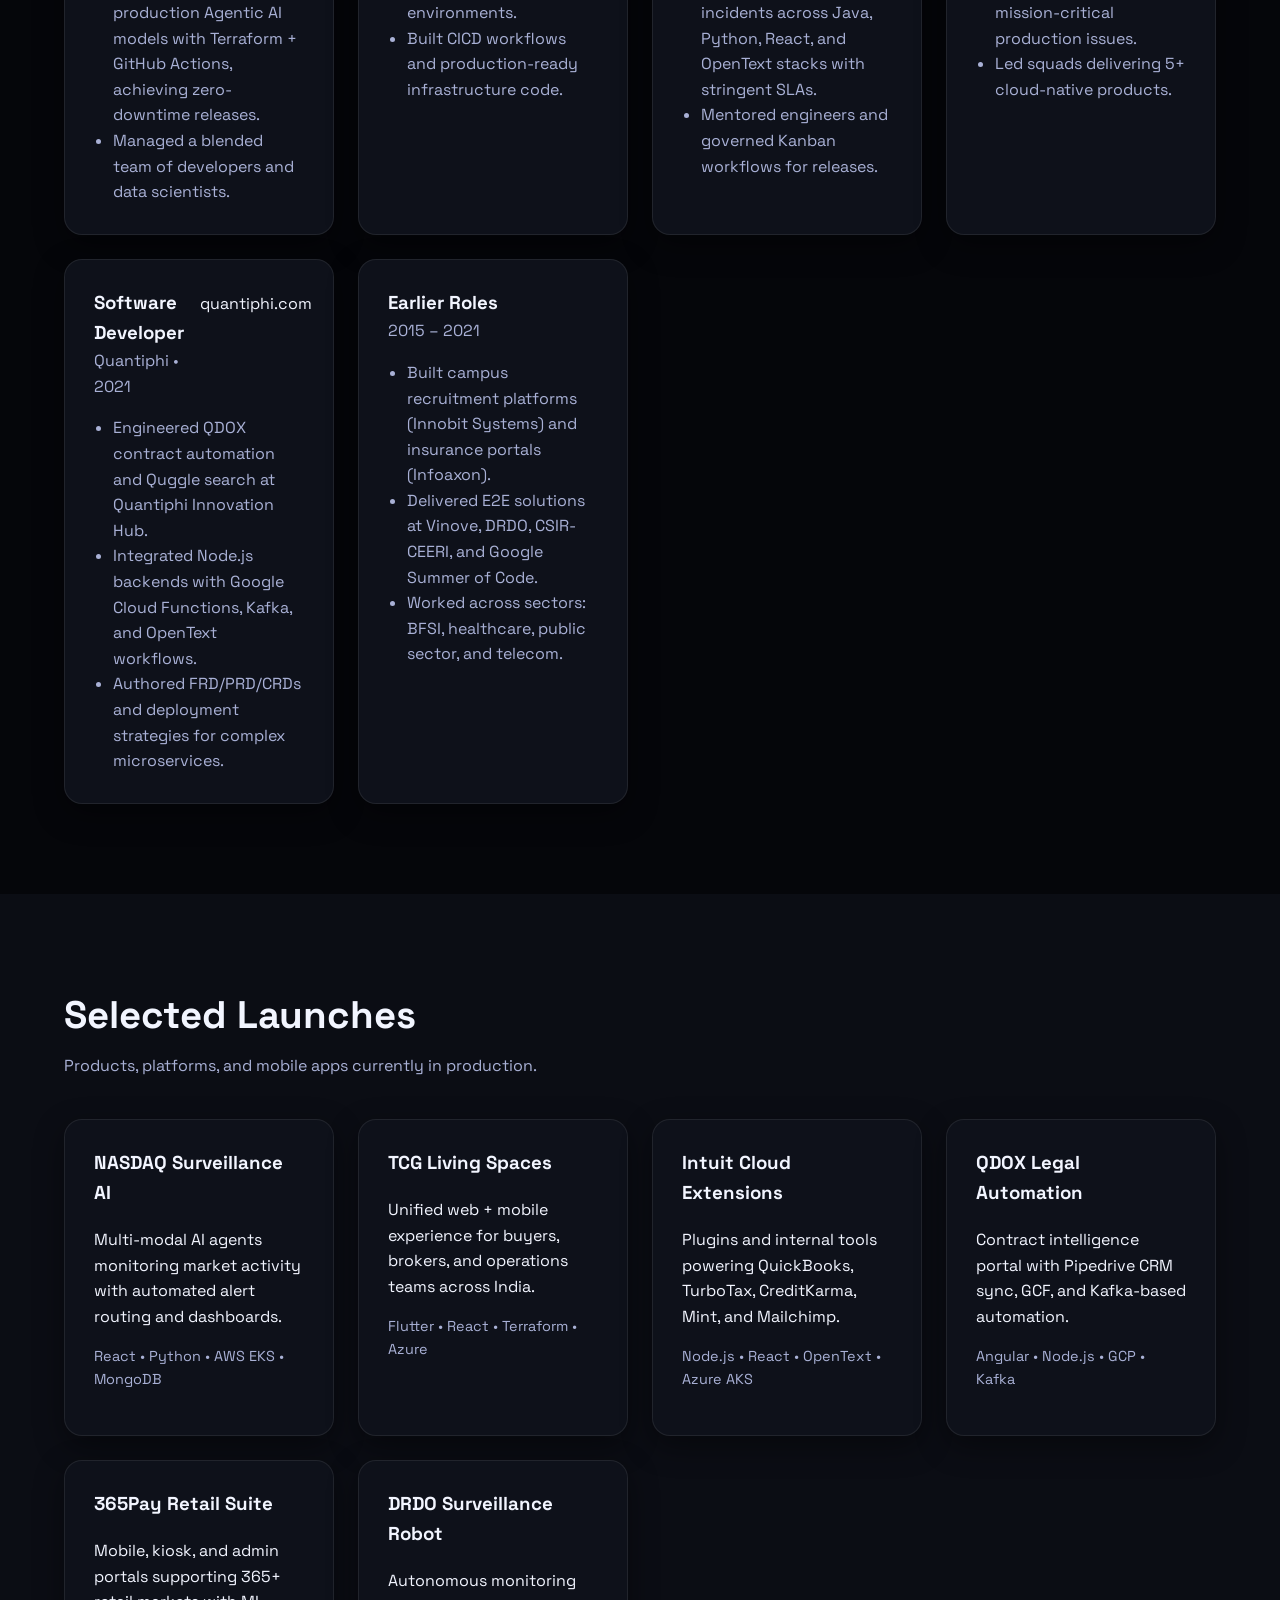
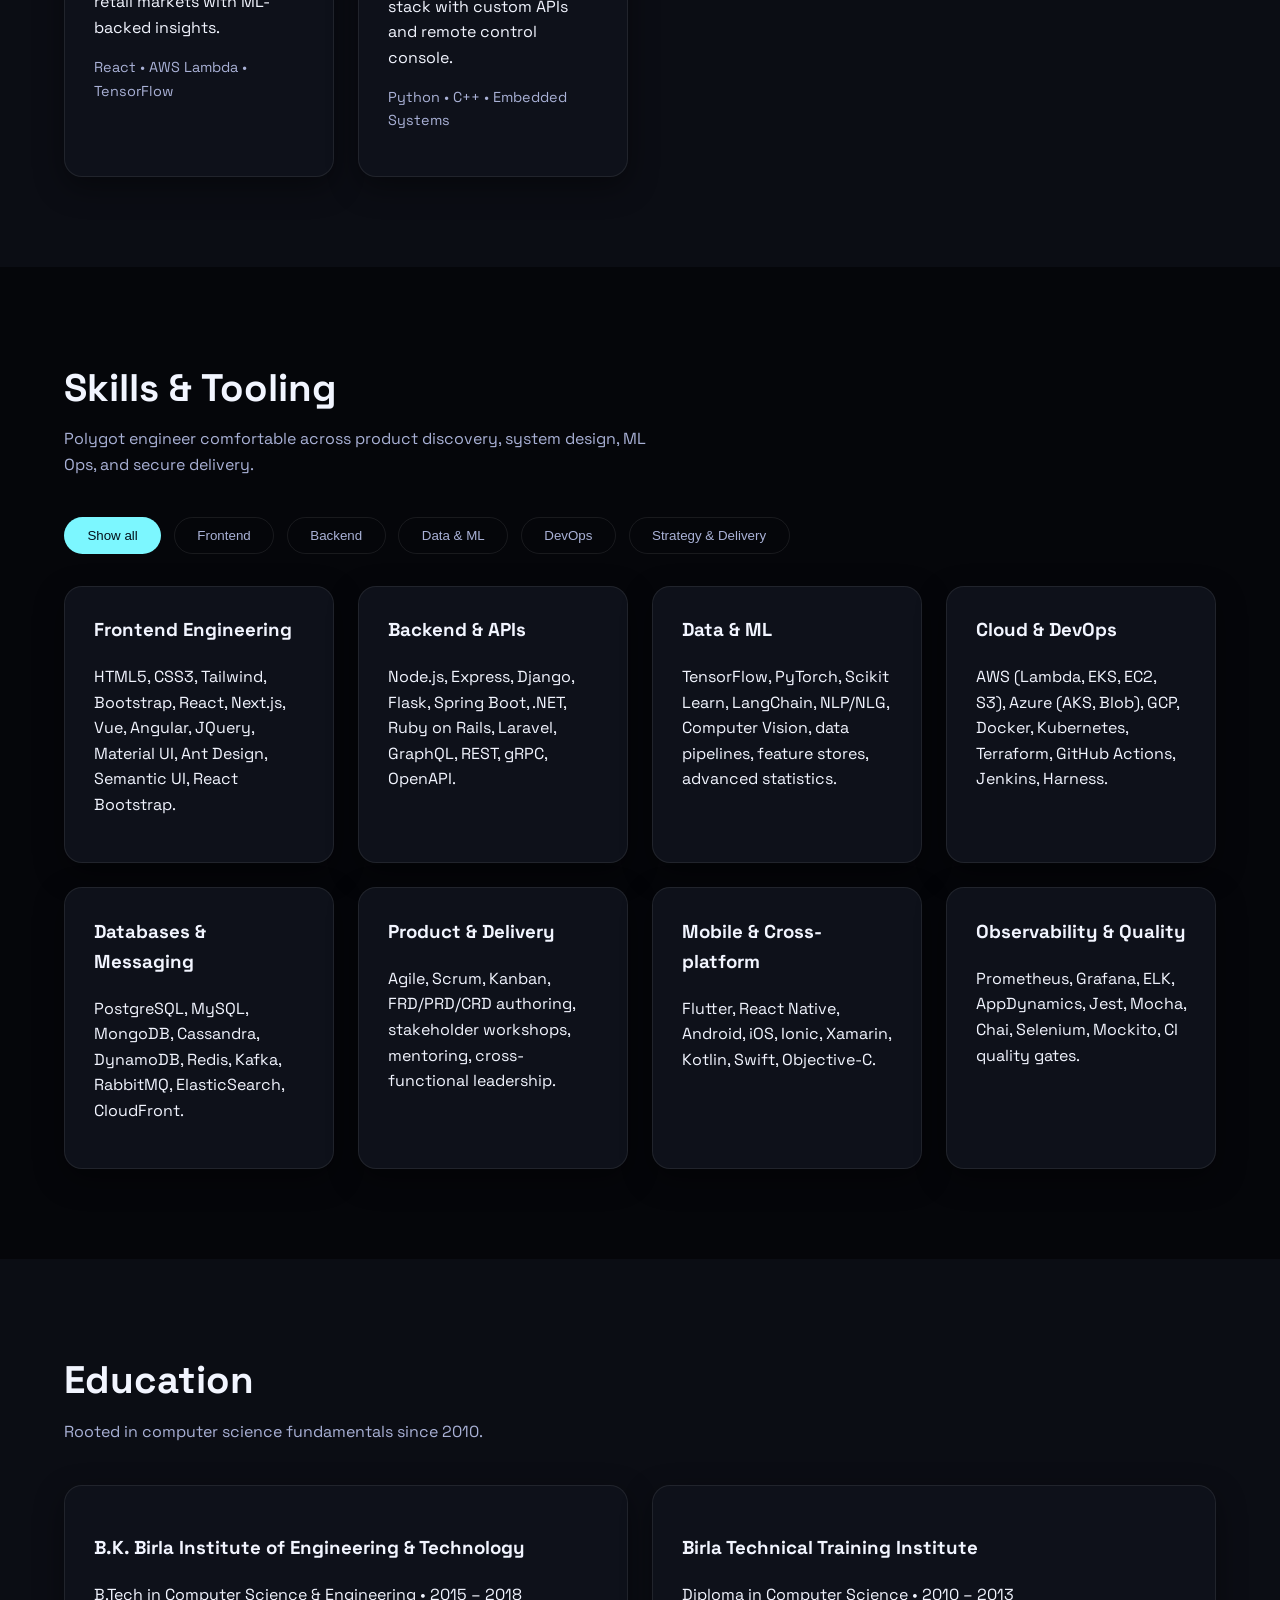
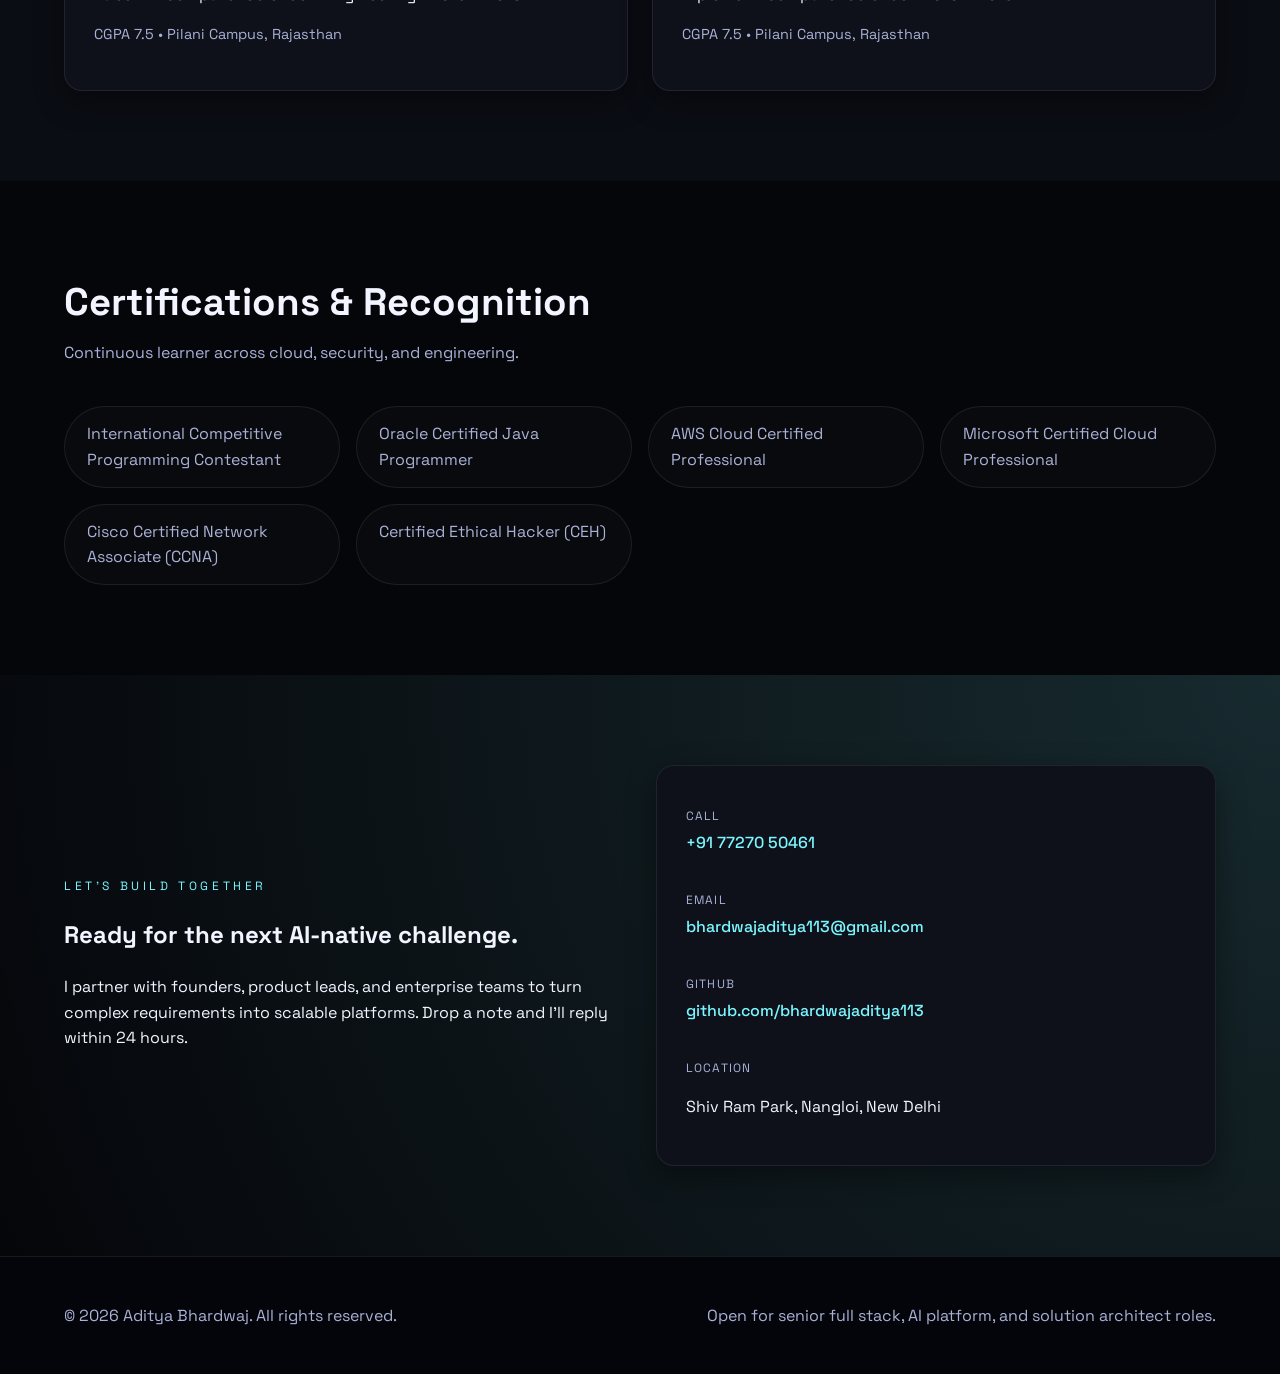
==== commit f92fb5ae: "Initial portfolio for infinityloop.online" ====
--- a/index.html
+++ b/index.html
@@ -1,667 +1,475 @@
 <!DOCTYPE html>
 <html lang="en">
-
-<head>
-  <!-- Google Tag Manager -->
-  <script>(function(w,d,s,l,i){w[l]=w[l]||[];w[l].push({'gtm.start':
-  new Date().getTime(),event:'gtm.js'});var f=d.getElementsByTagName(s)[0],
-  j=d.createElement(s),dl=l!='dataLayer'?'&l='+l:'';j.async=true;j.src=
-  'https://www.googletagmanager.com/gtm.js?id='+i+dl;f.parentNode.insertBefore(j,f);
-  })(window,document,'script','dataLayer','GTM-5BB8W2X');</script>
-  <!-- End Google Tag Manager -->
-  <link rel="icon" type="image/png" href="/favicon.png"/>
-  <meta charset="utf-8">
-  <meta content="width=device-width, initial-scale=1.0" name="viewport">
-
-  <title>Aditya Portfolio</title>
-  <meta content="" name="descriptison">
-  <meta content="" name="keywords">
-
-  <!-- Google Fonts -->
-  <link href="https://fonts.googleapis.com/css?family=Open+Sans:300,300i,400,400i,600,600i,700,700i|Raleway:300,300i,400,400i,500,500i,600,600i,700,700i|Poppins:300,300i,400,400i,500,500i,600,600i,700,700i" rel="stylesheet">
-
-  <!-- Vendor CSS Files -->
-  <link href="assets/vendor/bootstrap/css/bootstrap.min.css" rel="stylesheet">
-  <link href="assets/vendor/icofont/icofont.min.css" rel="stylesheet">
-  <link href="assets/vendor/remixicon/remixicon.css" rel="stylesheet">
-  <link href="assets/vendor/owl.carousel/assets/owl.carousel.min.css" rel="stylesheet">
-  <link href="assets/vendor/boxicons/css/boxicons.min.css" rel="stylesheet">
-  <link href="assets/vendor/venobox/venobox.css" rel="stylesheet">
-
-  <!-- Template Main CSS File -->
-  <link href="assets/css/style.css" rel="stylesheet">
-
-
-  <!-- Global site tag (gtag.js) - Google Analytics -->
-  <script async src="https://www.googletagmanager.com/gtag/js?id=UA-169007209-3"></script>
-  <script>
-    window.dataLayer = window.dataLayer || [];
-    function gtag(){dataLayer.push(arguments);}
-    gtag('js', new Date());
-
-    gtag('config', 'UA-169007209-3');
-  </script>
-</head>
-
-<body>
-  
-  <!-- Google Tag Manager (noscript) -->
-  <noscript><iframe src="https://www.googletagmanager.com/ns.html?id=GTM-5BB8W2X"
-  height="0" width="0" style="display:none;visibility:hidden"></iframe></noscript>
-  <!-- End Google Tag Manager (noscript) -->
-  <!-- ======= Header ======= -->
-  <header id="header" class="header-tops">
-
-    <div class="container">
-
-      <h1 style="font-size: 35px;"><a href="index.html">Aditya Bhardwaj</a></h1>
-      <h2 style="color:#fff">I'm <span class="typing" style="color:#12D640"></span></h2>
-      <nav class="nav-menu d-none d-lg-block">
-        <ul>
-          <li class="active"><a href="#header"> <span>Home</span></a></li>
-          <li><a href="#about"><span>About</span></a></li>
-          <li><a href="#education"> <span>Education</span></a></li>
-          <li><a href="#experience"> <span>Experience</span></a></li>
-          <li><a href="#portfolio"> <span>Projects</span></a></li>
-          <li><a href="#skills"> <span>Skills</span></a></li>
-          <li><a href="https://drive.google.com/file/d/1tcUh88wohg4QHaByzuhxSnFMa2OLWEuM/view" target="_blank"> <span>Resume</span></a></li>
-          <li><a href="#contacts"> <span>Contact</span></a></li>
-
-        </ul>
-      </nav><!-- .nav-menu -->
-
-      <div class="social-links">
-          <a href="https://www.linkedin.com/in/aditya-bhardwaj-57a15b119/" target="_blank" class="linkedin"><i class="bx bxl-linkedin"></i></a>
-          <a href="https://github.com/bhardwajaditya113" target="_blank" class="github"><i class="bx bxl-github"></i></a>
-          <a href="mailto:bhardwajaditya113@gmail.com" target="_blank" class="google"><i class="bx bxl-google"></i></a>
-
+  <head>
+    <meta charset="UTF-8" />
+    <meta name="viewport" content="width=device-width, initial-scale=1.0" />
+    <title>Aditya Bhardwaj | Portfolio</title>
+    <link rel="preconnect" href="https://fonts.googleapis.com" />
+    <link rel="preconnect" href="https://fonts.gstatic.com" crossorigin />
+    <link
+      href="https://fonts.googleapis.com/css2?family=Space+Grotesk:wght@400;500;600;700&display=swap"
+      rel="stylesheet"
+    />
+    <link rel="stylesheet" href="styles.css" />
+  </head>
+  <body>
+    <header class="site-header">
+      <div class="container header-content">
+        <div class="brand">
+          <span class="brand-mark">AB</span>
+          <div>
+            <p class="brand-name">Aditya Bhardwaj</p>
+            <p class="brand-role">Senior Full Stack & AI Engineer</p>
+          </div>
+        </div>
+        <nav class="site-nav" id="site-nav">
+          <a href="#hero">Home</a>
+          <a href="#experience">Experience</a>
+          <a href="#skills">Skills</a>
+          <a href="#projects">Projects</a>
+          <a href="#education">Education</a>
+          <a href="#contact">Contact</a>
+        </nav>
+        <button class="nav-toggle" id="nav-toggle" aria-label="Toggle menu">
+          <span></span>
+          <span></span>
+          <span></span>
+        </button>
       </div>
-
-    </div>
-  </header><!-- End Header -->
-
-  <!-- ======= About Section ======= -->
-  <section id="about" class="about">
-
-    <!-- ======= About Me ======= -->
-    <div class="about-me container">
-
-      <div class="section-title">
-        <h2>About</h2>
+    </header>
+
+    <main>
+      <section id="hero" class="hero">
+        <div class="container hero-grid">
+          <div>
+            <p class="eyebrow">Based in New Delhi • Available for remote</p>
+            <h1>
+              Crafting AI-first digital experiences for finance, real estate,
+              and enterprise platforms.
+            </h1>
+            <p class="lede">
+              I’m a senior full stack developer with 7+ years of experience
+              leading cross-functional teams, shipping production ML systems,
+              and scaling cloud-native apps across AWS, Azure, and hybrid
+              environments.
+            </p>
+            <div class="hero-ctas">
+              <a class="btn primary" href="Curriculum Vitae.docx" download
+                >Download Resume</a
+              >
+              <a class="btn ghost" href="#contact">Let’s talk</a>
+            </div>
+            <div class="hero-stats">
+              <div>
+                <p class="stat-value">20+</p>
+                <p class="stat-label">Enterprise launches</p>
+              </div>
+              <div>
+                <p class="stat-value">7 yrs</p>
+                <p class="stat-label">Full stack leadership</p>
+              </div>
+              <div>
+                <p class="stat-value">15+</p>
+                <p class="stat-label">Industries served</p>
+              </div>
+            </div>
+          </div>
+          <div class="hero-card">
+            <h2>What I’m focused on</h2>
+            <ul>
+              <li>Agentic AI systems & multi-modal workflows</li>
+              <li>Mission-critical monitoring & analytics platforms</li>
+              <li>Enterprise web + mobile experiences</li>
+              <li>CI/CD automation with Terraform, GitHub Actions</li>
+            </ul>
+            <div class="contact-mini">
+              <a href="tel:+917727050461">+91 77270 50461</a>
+              <a href="mailto:bhardwajaditya113@gmail.com"
+                >bhardwajaditya113@gmail.com</a
+              >
+            </div>
+          </div>
+        </div>
+      </section>
+
+      <section id="experience" class="section">
+        <div class="container">
+          <div class="section-heading">
+            <h2>Experience</h2>
+            <p>
+              Leading end-to-end delivery for AI-powered platforms, fintech
+              suites, and large-scale SaaS ecosystems.
+            </p>
+          </div>
+          <div class="experience-grid">
+            <article class="experience-card">
+              <header>
+                <div>
+                  <h3>Senior Full Stack Developer</h3>
+                  <p>Intuitive Technology Partners • 2025</p>
+                </div>
+                <a href="https://intuitive.ai/" target="_blank" rel="noreferrer"
+                  >intuitive.ai</a
+                >
+              </header>
+              <ul>
+                <li>
+                  Shipped a NASDAQ market-surveillance AI platform (React,
+                  multi-modal agents, Python, Node.js, MongoDB, AWS EKS).
+                </li>
+                <li>
+                  Orchestrated production Agentic AI models with Terraform +
+                  GitHub Actions, achieving zero-downtime releases.
+                </li>
+                <li>Managed a blended team of developers and data scientists.</li>
+              </ul>
+            </article>
+
+            <article class="experience-card">
+              <header>
+                <div>
+                  <h3>Senior Full Stack Developer</h3>
+                  <p>TCG Living Spaces • 2023</p>
+                </div>
+                <a href="https://www.tcgdigital.com/" target="_blank" rel="noreferrer"
+                  >tcgdigital.com</a
+                >
+              </header>
+              <ul>
+                <li>
+                  Delivered mobile + web apps for a nationwide real-estate
+                  platform, from UX to deployment.
+                </li>
+                <li>
+                  Deployed GenAI & classical ML models for property analytics in
+                  Terraform-managed environments.
+                </li>
+                <li>
+                  Built CICD workflows and production-ready infrastructure code.
+                </li>
+              </ul>
+            </article>
+
+            <article class="experience-card">
+              <header>
+                <div>
+                  <h3>Senior Software Developer</h3>
+                  <p>Encora Digital (Intuit) • 2022 – 2023</p>
+                </div>
+                <a href="https://www.encora.com" target="_blank" rel="noreferrer"
+                  >encora.com</a
+                >
+              </header>
+              <ul>
+                <li>
+                  Built infrastructure automation and UI extensions for Intuit’s
+                  QuickBooks, TurboTax, Mailchimp, and Credit Karma suites.
+                </li>
+                <li>
+                  Resolved production incidents across Java, Python, React, and
+                  OpenText stacks with stringent SLAs.
+                </li>
+                <li>
+                  Mentored engineers and governed Kanban workflows for releases.
+                </li>
+              </ul>
+            </article>
+
+            <article class="experience-card">
+              <header>
+                <div>
+                  <h3>Senior Software Developer</h3>
+                  <p>Nous Infosystems • 2021 – 2022</p>
+                </div>
+                <a href="https://nousinfosystems.com" target="_blank" rel="noreferrer"
+                  >nousinfosystems.com</a
+                >
+              </header>
+              <ul>
+                <li>
+                  Scaled ML model lifecycle pipelines for 365 Retail Markets,
+                  spanning data prep to deployment.
+                </li>
+                <li>
+                  Designed React-native UIs and resolved mission-critical
+                  production issues.
+                </li>
+                <li>Led squads delivering 5+ cloud-native products.</li>
+              </ul>
+            </article>
+
+            <article class="experience-card">
+              <header>
+                <div>
+                  <h3>Software Developer</h3>
+                  <p>Quantiphi • 2021</p>
+                </div>
+                <a href="https://www.quantiphi.com" target="_blank" rel="noreferrer"
+                  >quantiphi.com</a
+                >
+              </header>
+              <ul>
+                <li>
+                  Engineered QDOX contract automation and Quggle search at
+                  Quantiphi Innovation Hub.
+                </li>
+                <li>
+                  Integrated Node.js backends with Google Cloud Functions,
+                  Kafka, and OpenText workflows.
+                </li>
+                <li>
+                  Authored FRD/PRD/CRDs and deployment strategies for complex
+                  microservices.
+                </li>
+              </ul>
+            </article>
+
+            <article class="experience-card">
+              <header>
+                <div>
+                  <h3>Earlier Roles</h3>
+                  <p>2015 – 2021</p>
+                </div>
+              </header>
+              <ul>
+                <li>
+                  Built campus recruitment platforms (Innobit Systems) and
+                  insurance portals (Infoaxon).
+                </li>
+                <li>
+                  Delivered E2E solutions at Vinove, DRDO, CSIR-CEERI, and Google
+                  Summer of Code.
+                </li>
+                <li>
+                  Worked across sectors: BFSI, healthcare, public sector, and
+                  telecom.
+                </li>
+              </ul>
+            </article>
+          </div>
+        </div>
+      </section>
+
+      <section id="projects" class="section muted">
+        <div class="container">
+          <div class="section-heading">
+            <h2>Selected Launches</h2>
+            <p>Products, platforms, and mobile apps currently in production.</p>
+          </div>
+          <div class="project-grid">
+            <article class="project-card">
+              <h3>NASDAQ Surveillance AI</h3>
+              <p>
+                Multi-modal AI agents monitoring market activity with automated
+                alert routing and dashboards.
+              </p>
+              <p class="meta">React • Python • AWS EKS • MongoDB</p>
+            </article>
+            <article class="project-card">
+              <h3>TCG Living Spaces</h3>
+              <p>
+                Unified web + mobile experience for buyers, brokers, and
+                operations teams across India.
+              </p>
+              <p class="meta">Flutter • React • Terraform • Azure</p>
+            </article>
+            <article class="project-card">
+              <h3>Intuit Cloud Extensions</h3>
+              <p>
+                Plugins and internal tools powering QuickBooks, TurboTax,
+                CreditKarma, Mint, and Mailchimp.
+              </p>
+              <p class="meta">Node.js • React • OpenText • Azure AKS</p>
+            </article>
+            <article class="project-card">
+              <h3>QDOX Legal Automation</h3>
+              <p>
+                Contract intelligence portal with Pipedrive CRM sync, GCF, and
+                Kafka-based automation.
+              </p>
+              <p class="meta">Angular • Node.js • GCP • Kafka</p>
+            </article>
+            <article class="project-card">
+              <h3>365Pay Retail Suite</h3>
+              <p>
+                Mobile, kiosk, and admin portals supporting 365+ retail markets
+                with ML-backed insights.
+              </p>
+              <p class="meta">React • AWS Lambda • TensorFlow</p>
+            </article>
+            <article class="project-card">
+              <h3>DRDO Surveillance Robot</h3>
+              <p>
+                Autonomous monitoring stack with custom APIs and remote control
+                console.
+              </p>
+              <p class="meta">Python • C++ • Embedded Systems</p>
+            </article>
+          </div>
+        </div>
+      </section>
+
+      <section id="skills" class="section">
+        <div class="container">
+          <div class="section-heading">
+            <h2>Skills & Tooling</h2>
+            <p>
+              Polygot engineer comfortable across product discovery, system
+              design, ML Ops, and secure delivery.
+            </p>
+          </div>
+          <div class="skill-tabs">
+            <button data-skill-tab="all" class="active">Show all</button>
+            <button data-skill-tab="frontend">Frontend</button>
+            <button data-skill-tab="backend">Backend</button>
+            <button data-skill-tab="data">Data & ML</button>
+            <button data-skill-tab="devops">DevOps</button>
+            <button data-skill-tab="delivery">Strategy & Delivery</button>
+          </div>
+          <div class="skill-grid">
+            <article class="skill-card" data-skill-group="frontend">
+              <h3>Frontend Engineering</h3>
+              <p>
+                HTML5, CSS3, Tailwind, Bootstrap, React, Next.js, Vue, Angular,
+                JQuery, Material UI, Ant Design, Semantic UI, React Bootstrap.
+              </p>
+            </article>
+            <article class="skill-card" data-skill-group="backend">
+              <h3>Backend & APIs</h3>
+              <p>
+                Node.js, Express, Django, Flask, Spring Boot, .NET, Ruby on
+                Rails, Laravel, GraphQL, REST, gRPC, OpenAPI.
+              </p>
+            </article>
+            <article class="skill-card" data-skill-group="data">
+              <h3>Data & ML</h3>
+              <p>
+                TensorFlow, PyTorch, Scikit Learn, LangChain, NLP/NLG, Computer
+                Vision, data pipelines, feature stores, advanced statistics.
+              </p>
+            </article>
+            <article class="skill-card" data-skill-group="devops">
+              <h3>Cloud & DevOps</h3>
+              <p>
+                AWS (Lambda, EKS, EC2, S3), Azure (AKS, Blob), GCP, Docker,
+                Kubernetes, Terraform, GitHub Actions, Jenkins, Harness.
+              </p>
+            </article>
+            <article class="skill-card" data-skill-group="backend">
+              <h3>Databases & Messaging</h3>
+              <p>
+                PostgreSQL, MySQL, MongoDB, Cassandra, DynamoDB, Redis, Kafka,
+                RabbitMQ, ElasticSearch, CloudFront.
+              </p>
+            </article>
+            <article class="skill-card" data-skill-group="delivery">
+              <h3>Product & Delivery</h3>
+              <p>
+                Agile, Scrum, Kanban, FRD/PRD/CRD authoring, stakeholder
+                workshops, mentoring, cross-functional leadership.
+              </p>
+            </article>
+            <article class="skill-card" data-skill-group="frontend">
+              <h3>Mobile & Cross-platform</h3>
+              <p>
+                Flutter, React Native, Android, iOS, Ionic, Xamarin, Kotlin,
+                Swift, Objective-C.
+              </p>
+            </article>
+            <article class="skill-card" data-skill-group="devops">
+              <h3>Observability & Quality</h3>
+              <p>
+                Prometheus, Grafana, ELK, AppDynamics, Jest, Mocha, Chai,
+                Selenium, Mockito, CI quality gates.
+              </p>
+            </article>
+          </div>
+        </div>
+      </section>
+
+      <section id="education" class="section muted">
+        <div class="container">
+          <div class="section-heading">
+            <h2>Education</h2>
+            <p>Rooted in computer science fundamentals since 2010.</p>
+          </div>
+          <div class="education-grid">
+            <article>
+              <h3>B.K. Birla Institute of Engineering & Technology</h3>
+              <p>B.Tech in Computer Science & Engineering • 2015 – 2018</p>
+              <p class="meta">CGPA 7.5 • Pilani Campus, Rajasthan</p>
+            </article>
+            <article>
+              <h3>Birla Technical Training Institute</h3>
+              <p>Diploma in Computer Science • 2010 – 2013</p>
+              <p class="meta">CGPA 7.5 • Pilani Campus, Rajasthan</p>
+            </article>
+          </div>
+        </div>
+      </section>
+
+      <section id="awards" class="section">
+        <div class="container">
+          <div class="section-heading">
+            <h2>Certifications & Recognition</h2>
+            <p>Continuous learner across cloud, security, and engineering.</p>
+          </div>
+          <ul class="award-list">
+            <li>International Competitive Programming Contestant</li>
+            <li>Oracle Certified Java Programmer</li>
+            <li>AWS Cloud Certified Professional</li>
+            <li>Microsoft Certified Cloud Professional</li>
+            <li>Cisco Certified Network Associate (CCNA)</li>
+            <li>Certified Ethical Hacker (CEH)</li>
+          </ul>
+        </div>
+      </section>
+
+      <section id="contact" class="section contact">
+        <div class="container contact-grid">
+          <div>
+            <p class="eyebrow">Let’s build together</p>
+            <h2>Ready for the next AI-native challenge.</h2>
+            <p>
+              I partner with founders, product leads, and enterprise teams to
+              turn complex requirements into scalable platforms. Drop a note and
+              I’ll reply within 24 hours.
+            </p>
+          </div>
+          <div class="contact-card">
+            <div>
+              <p class="label">Call</p>
+              <a href="tel:+917727050461">+91 77270 50461</a>
+            </div>
+            <div>
+              <p class="label">Email</p>
+              <a href="mailto:bhardwajaditya113@gmail.com"
+                >bhardwajaditya113@gmail.com</a
+              >
+            </div>
+            <div>
+              <p class="label">GitHub</p>
+              <a href="https://github.com/bhardwajaditya113" target="_blank" rel="noreferrer"
+                >github.com/bhardwajaditya113</a
+              >
+            </div>
+            <div>
+              <p class="label">Location</p>
+              <p>Shiv Ram Park, Nangloi, New Delhi</p>
+            </div>
+          </div>
+        </div>
+      </section>
+    </main>
+
+    <footer class="site-footer">
+      <div class="container footer-grid">
+        <p>© <span id="year"></span> Aditya Bhardwaj. All rights reserved.</p>
+        <p>Open for senior full stack, AI platform, and solution architect roles.</p>
       </div>
-
-      <div class="row">
-        <div class="col-lg-4" data-aos="fade-right">
-          <img src="assets/img/profile.jpeg" class="img-fluid" alt="">
-        </div>
-        <div class="col-lg-8 pt-4 pt-lg-0 content" data-aos="fade-left">
-          <p>I am a senior software engineer with five plus years of experience in full stack web application development, mobile app development, product design, e2e product development, devops, and 
-            cloud deployment. I have worked with products, services based companies and startups. I have implemented and delivered over ten large scale live projects. 
-            My domain experties lies in BFSI, Education, Healthcare, Life Sciences, Retail, Telecom, Entertainment and Media, Sports and Other Industries.
-            I am also working as an instructor on Edutech Platforms such as Edureka, PestoTech, and Scaler Academy and mentoring regular batches of 100 students every quarter.
-            I have led and mentored few teams of software engineers, UX designers and worked closely with Product Managers, Software Architects, CEO and CTO towards project delivery.
-            I have designed, developed, tested, debugged and deployed clients projects and managed the automation workflow for release version and planings. 
-            I am a polyglot developer and like to work with all sorts of tools and technologies in Tech. 
-            I'm keenly interested in the areas of Machine Learning, Deep Learning, NLP, Computer Vision, Artificial Intelligence, HDL, LLD, DSA, Problem Solving and System Design.
-          </p>
-          <div class="row">
-            <div class="col-lg-6">
-              <ul>
-                <li><i class="icofont-rounded-right"></i> <strong>Birthday:</strong> 19 October 1993</li>
-                <li><i class="icofont-rounded-right"></i> <strong>Phone:</strong> +91 772-705-0461</li>
-              </ul>
-            </div>
-            <div class="col-lg-6">
-              <ul>
-                <li><i class="icofont-rounded-right"></i> <strong>City:</strong> Bengaluru, KA</li>
-                <li><i class="icofont-rounded-right"></i> <strong>Email:</strong> bhardwajaditya113@gmail.com</li>
-              </ul>
-            </div>
-          </div>
-        </div>
-      </div>
-
-    </div><!-- End About Me -->
-
-    <!-- ======= Interests ======= -->
-    <div class="interests container">
-
-      <div class="section-title">
-        <h2>Interests</h2>
-      </div>
-
-      <div class="row">
-        <div class="col-lg-3 col-md-4">
-          <div class="icon-box">
-            <i class="ri-focus-2-fill" style="color: #ffbb2c;"></i>
-            <h3>System Design</h3>
-          </div>
-        </div>
-        <div class="col-lg-3 col-md-4 mt-4 mt-md-0">
-          <div class="icon-box">
-            <i class="ri-database-2-line" style="color: #5578ff;"></i>
-            <h3>Machine Learning</h3>
-          </div>
-        </div>
-        <div class="col-lg-3 col-md-4 mt-4 mt-md-0">
-          <div class="icon-box">
-            <i class="ri-database-line" style="color: #e80368;"></i>
-            <h3>Data Structures and Algorithms</h3>
-          </div>
-        </div>
-        <div class="col-lg-3 col-md-4 mt-4 mt-lg-0">
-          <div class="icon-box">
-            <i class="ri-english-input" style="color: #1c7d32;"></i>
-            <h3>Natural Language Processing</h3>
-          </div>
-        </div>
-        <div class="col-lg-3 col-md-4 mt-4">
-          <div class="icon-box">
-            <i class="ri-code-s-slash-fill" style="color: #28a745;"></i>
-            <h3>Software Engineering</h3>
-          </div>
-        </div>
-        <div class="col-lg-3 col-md-4 mt-4">
-          <div class="icon-box">
-            <i class="ri-bar-chart-box-line" style="color: #f1081f;"></i>
-            <h3>Visualization</h3>
-          </div>
-        </div>
-        <div class="col-lg-3 col-md-4 mt-4">
-          <div class="icon-box">
-            <i class="ri-github-fill" style="color: #47aeff;"></i>
-            <h3>Devops</h3>
-          </div>
-        </div>
-        <div class="col-lg-3 col-md-4 mt-4">
-          <div class="icon-box">
-            <i class="ri-cloud-fill" style="color: #ffc107;"></i>
-            <h3>Cloud Computing</h3>
-          </div>
-        </div>
-      </div>
-
-    </div><!-- End Interests -->
-  </section><!-- End About Section -->
-
-
-
-  <!-- ======= Education Section ======= -->
-  <section id="education" class="services">
-    <div class="container">
-      <div class="section-title">
-        <h2>Education</h2>
-      </div>
-      <div class="row">
-        <div class="col-lg-12" data-aos="fade-up" style="display: inline-block;">
-
-
-            <div class="col-md-4 mt-4 mt-md-0 icon-box" data-aos="fade-up" data-aos-delay="100" style="padding:0px 0px;padding-bottom: 5px;display: inline-block;">
-              <img src="assets/img/education/bkbiet.jpeg" class="img-fluid" alt="">
-              <p style="text-align:left;color:#fff;padding: 5px 10px;"><em>B.Tech. in Computer Science and Engineering</em></p>
-              <h5 style="text-align:left;padding: 0px 10px;">April 2015 - May 2018</h5>
-              <h6 style="text-align:left;color:#fff;padding: 0px 10px;">Relevant Coursework</h6>
-              <ul style="text-align:left;color:#fff;">
-                <li>Design and Analysis of Algorithms</li>
-                <li>Data Structures and Algorithms</li>
-                <li>Cloud Computing</li>
-              </ul>
-            </div>
-            <div class="col-md-4 mt-4 mt-md-0 icon-box" data-aos="fade-up" data-aos-delay="100" style="padding:0px 0px;padding-bottom: 5px;display: inline-block;">
-              <img src="assets/img/education/btti.jpeg" class="img-fluid" alt="">
-              <p style="text-align:left;color:#fff;padding: 5px 10px;"><em>Diploma in Computer Science</em></p>
-              <h5 style="text-align:left;padding: 0px 10px;">September 2010 - July 2013</h5>
-              <h6 style="text-align:left;color:#fff;padding: 0px 10px;">Relevant Coursework</h6>
-              <ul style="text-align:left;color:#fff;">
-                <li>Database Management Systems</li>
-                <li>Operating Systems</li>
-                <li>Computer Networks</li>
-              </ul>
-            </div>
-          </div>
-        </div>
-      </div>
-
-
-    <div class="portfolio">
-    <div class="container">
-      <div class="section-title">
-        <h2>Online Certification</h2>
-      </div>
-
-      <div class="row portfolio-container" style="position: relative; height: 437.75px;">
-
-         <div class="col-lg-4 col-md-6 portfolio-item filter-app" style="position: absolute; left: 0px; top: 0px;">
-          <div class="portfolio-wrap">
-            <img src="assets/img/certification/stanford.png" class="img-fluid" alt="">
-            <div class="portfolio-info">
-              <h4>Machine Learning</h4>
-              <div class="portfolio-links">
-                <!--<a href="https://www.coursera.org/account/accomplishments/certificate/2BTJ636Q2E93?utm_medium=certificate&amp;utm_source=link&amp;utm_campaign=copybutton_certificate/" target="_blank" title="Certificate"><i class="bx bx-link"></i></a>-->
-              </div>
-            </div>
-           </div>
-          </div>
-
-        <div class="col-lg-4 col-md-6 portfolio-item filter-app" style="position: absolute; left: 370px; top: 0px;">
-          <div class="portfolio-wrap">
-            <img src="assets/img/certification/harvard.jpeg" class="img-fluid" alt="">
-            <div class="portfolio-info">
-              <h4>Algorithms-Design and Analysis</h4>
-              <div class="portfolio-links">
-               <!-- <a href="https://www.coursera.org/account/accomplishments/certificate/6THRQXYE9EHZ?utm_medium=certificate&amp;utm_source=link&amp;utm_campaign=copybutton_certificate" target="_blank" title="Certificate"><i class="bx bx-link"></i></a>-->
-              </div>
-            </div>
-          </div>
-        </div>
-
-        <div class="col-lg-4 col-md-6 portfolio-item filter-app" style="position: absolute; left: 740px; top: 0px;">
-          <div class="portfolio-wrap">
-            <img src="assets/img/certification/acm.png" class="img-fluid" alt="">
-            <div class="portfolio-info">
-              <h4>ACM ICPC</h4>
-              <div class="portfolio-links">
-               <!-- <a href="https://coursera.org/share/98bbfb990484fac370d5e5ed14334ea4" target="_blank" title="Certificate"><i class="bx bx-link"></i></a>-->
-              </div>
-            </div>
-          </div>
-        </div>
-
-        <div class="col-lg-4 col-md-6 portfolio-item filter-project" style="position: absolute; left: 0px; top: 218.875px;">
-          <div class="portfolio-wrap">
-            <img src="assets/img/certification/oracle.png" class="img-fluid" alt="">
-            <div class="portfolio-info">
-              <h4>Oracle Certified Java Professional</h4>
-              <div class="portfolio-links">
-               <!-- <a href="https://drive.google.com/file/d/1FSwPt19EzY_tpvqkE6igtLf3gccKcssC/view?usp=sharing" target="_blank" title="Certificate"><i class="bx bx-link"></i></a>-->
-              </div>
-            </div>
-          </div>
-        </div>
-
-        <div class="col-lg-4 col-md-6 portfolio-item filter-project" style="position: absolute; left: 370px; top: 218.875px;">
-          <div class="portfolio-wrap">
-            <img src="assets/img/certification/gsoc.jpeg" class="img-fluid" alt="">
-            <div class="portfolio-info">
-              <h4>Google Summer of Code</h4>
-              <div class="portfolio-links">
-               <!-- <a href="https://drive.google.com/file/d/1gimySw_NPzCJ54dqZ2j2wYyz-JDOg-S0/view?usp=sharing" target="_blank" title="Certificate"><i class="bx bx-link"></i></a>-->
-              </div>
-            </div>
-          </div>
-        </div>
-
-
-        <div class="col-lg-4 col-md-6 portfolio-item filter-project" style="position: absolute; left: 740px; top: 218.875px;">
-          <div class="portfolio-wrap">
-            <img src="assets/img/certification/coursera.png" class="img-fluid" alt="">
-            <div class="portfolio-info">
-              <h4>Neural Networks and Deep Learning</h4>
-              <div class="portfolio-links">
-                <!--<a href="https://www.coursera.org/account/accomplishments/certificate/ELXZ6FE2BU7X?utm_medium=certificate&amp;utm_source=link&amp;utm_campaign=copybutton_certificate/" target="_blank" title="Certificate"><i class="bx bx-link"></i></a>-->
-              </div>
-            </div>
-          </div>
-        </div>
-
-      </div>
-    </div>
-    </div>
-
-  </section>
-  <!-- End Education Section -->
-
-
-
-  <!-- Start Experience Section -->
-<section id="experience" class="services">
-  <div class="container">
-    <div class="section-title">
-      <h2>Experience</h2>
-    </div>
-    <div class="row">
-      <div class="col-lg-12" data-aos="fade-up">
-        <div class="col-md-12 mt-4 mt-md-0 icon-box" data-aos="fade-up" data-aos-delay="100">
-          <h4 style="text-align:left;"><a href="https://www.nousinfosystems.com" style="color:#12d640">Nous
-              InfoSystems</a><br> </h4>
-          <h5 style="text-align:left;">December 2021 - Present</h5>
-          <p style="text-align:left;color:#fff"><em>Senior Software Engineer </em></p>
-          <ul style="text-align:left;">
-            <li>Designed, developed, tested, debugged, hosted, and documented 5+ software applications for 365 Retails
-              Markets</li>
-            <li>Used established coding standards and methodologies and coached 10 junior engineers on best practices
-            </li>
-            <li>Worked within agile scrum team, contributing to 100% continuous improvement and deployment(CICD)</li>
-            <li>Resolved Production Issues with 365 Retail Markets</li>
-            <li>Admin Portal on Java8, Groovy, Grails, MySQL Workbench, EC2</li>
-            <li>Contributed production ready code to Global Market Accounts, ADM portal, 365 Dining, Kiosk Device
-              Configuration</li>
-          </ul>
-        </div>
-        <div class="col-md-12 mt-4 mt-md-0 icon-box" data-aos="fade-up" data-aos-delay="100">
-          <h4 style="text-align:left;"><a href="https://quantiphi.com/" style="color:#12d640">Quantiphi Analytics
-              Solutions Pvt. Ltd.</a><br> </h4>
-          <h5 style="text-align:left;">April 2021 - December 2021</h5>
-          <p style="text-align:left;color:#fff"><em>Full Stack Software Developer</em></p>
-          <ul style="text-align:left;">
-            <li>Designed, developed, implemented, tested, debugged, hosted and documented QDOX Legal Contract Management
-              Portal</li>
-            <li>Developed and managed pipedrive sync via Pipedrive CRM over Node JS backend server, web hooks, google
-              cloud functions, google spreadsheets, kafka queue</li>
-            <li> Designed, developed, tested, debugged, hosted and documented Quggle Search Engine at QIH via Elastic
-              Search, Angular JS, Node JS, Docker, Cloud Run, and Google Cloud Platform</li>
-            <li>Contributed client solutions, prepared presentations, KT, created test plans at Quantiphi Innovation Hub
-            </li>
-          </ul>
-        </div>
-        <div class="col-md-12 mt-4 mt-md-0 icon-box" data-aos="fade-up" data-aos-delay="100">
-          <h4 style="text-align:left;"><a href="https://innobitsystems.com" style="color:#12d640">Innobit Systems Pvt.
-              Ltd.</a><br> </h4>
-          <h5 style="text-align:left;">December 2020 - April 2021</h5>
-          <p style="text-align:left;color:#fff"><em>Member of Technical Staff</em></p>
-          <ul style="text-align:left;">
-            <li>Designed, developed, tested, debugged, hosted, campus recruitment application with MERN stack</li>
-            <li>Revamped legacy microsoft tech stack to microservices architecture at Bibliotheca</li>
-            <li>Designed, developed, implemented FRD, PRD, Microservices architecture, API Design, Devops Pipeline, and
-              Deployment Strategies</li>
-          </ul>
-        </div>
-        <div class="col-md-12 mt-4 mt-md-0 icon-box" data-aos="fade-up" data-aos-delay="100">
-          <h4 style="text-align:left;"><a href="http://infoaxon.com" target="_blank" style="color:#12d640">Infoaxon
-              Technologies India Pvt. Ltd.</a><br> </h4>
-          <h5 style="text-align:left;">July 2020 - November 2020</h5>
-          <p style="text-align:left;color:#fff"><em>Solutions Developer</em></p>
-          <ul style="text-align:left;">
-            <li>Designed, developed, tested, debugged, hosted, and documented software applications for Cholamandalam MS
-              General Insurance</li>
-            <li>Worked within agile scrum team, contributing to 100% continuous improvement and deployment(CICD) on UAT
-              server</li>
-            <li>Designed UI screens for Chola MS Mobile App with React-Native for IOS and Android</li>
-            <li>Contributed production ready code for Chola MS web application portal</li>
-          </ul>
-        </div>
-        <div class="col-md-12 mt-4 mt-md-0 icon-box" data-aos="fade-up" data-aos-delay="100">
-          <h4 style="text-align:left;"><a href="https://www.vinove.com" target="_blank" style="color:#12d640">Vinove
-              Software & Services Pvt. Ltd.</a><br> </h4>
-          <h5 style="text-align:left;">October 2018 - August 2019</h5>
-          <p style="text-align:left;color:#fff"><em>Associate Software Developer</em></p>
-          <ul style="text-align:left;">
-            <li>Designed, developed, tested, debugged, hosted, and documented end to end software solutions to
-              Entreprises, ISVs, Digital Agencies and Startups</li>
-            <li>Worked within agile scrum team, achieved appreciated on successful sprint with potential clients and
-              stakeholder’s review</li>
-            <li>Designed Backend APIs for various clients</li>
-            <li>Developed Full Stack Applications with payment gateway integration for many clients</li>
-            <li>Mentored a team of 5 software trainees on full stack development with multiple tech stacks</li>
-          </ul>
-        </div>
-      </div>
-        </div>
-    </div>
-  </section>
-
-  <!-- End Experience Section -->
-
-
-
-  <!-- Start Project Section -->
-  <section id="portfolio" class="portfolio">
-    <div class="container">
-
-      <div class="section-title">
-        <h2>Projects</h2>
-      </div>
-
-      <div class="row">
-        <div class="col-lg-12 d-flex justify-content-center">
-          <ul id="portfolio-flters">
-            <li data-filter="*" class="filter-active">All</li>
-            <li data-filter=".filter-app">Live Projects</li>
-            <li data-filter=".filter-project">Personal Projects</li>
-          </ul>
-        </div>
-      </div>
-
-      <div class="row portfolio-container">
-
-        <div class="col-lg-4 col-md-6 portfolio-item filter-app">
-          <center><h4>365 Retail Markets</h4></center>
-          <div class="portfolio-wrap">
-            <img src="assets/img/project/365 retail.jpg" class="img-fluid" alt="">
-            <div class="portfolio-info">
-              
-              <div class="portfolio-links">
-                <a href="projects/365RetailMarkets.html" data-gall="portfolioDetailsGallery" data-vbtype="iframe" class="venobox" title="Project Details"><i class="bx bx-info-circle"></i></a>
-              </div>
-            </div>
-          </div>
-        </div>
-
-        <div class="col-lg-4 col-md-6 portfolio-item filter-app">
-          <center><h4>Quggle - Search Engine</h4></center>
-          <div class="portfolio-wrap">
-            <img src="assets/img/project/quggle.svg" class="img-fluid" alt="">
-            <div class="portfolio-info">
-              
-              <div class="portfolio-links">
-                <a href="projects/quggle.html" data-gall="portfolioDetailsGallery" data-vbtype="iframe" class="venobox" title="Project Details"><i class="bx bx-info-circle"></i></a>
-              </div>
-            </div>
-          </div>
-        </div>
-
-        <div class="col-lg-4 col-md-6 portfolio-item filter-project">
-          <!-- <br> -->
-          <center><h4>Pipedrive CRM</h4></center>
-          <div class="portfolio-wrap">
-            <img src="assets/img/project/pipedrive.png" class="img-fluid" alt="">
-            <div class="portfolio-info">
-              <div class="portfolio-links">
-                <a href="projects/gan.html" data-gall="portfolioDetailsGallery" data-vbtype="iframe" class="venobox" title="Project Details"><i class="bx bx-info-circle"></i></a>
-              </div>
-            </div>
-          </div>
-        </div>
-
-
-        <div class="col-lg-4 col-md-6 portfolio-item filter-app">
-          <center><h4>Bibliotheca - Automated Library</h4></center>
-          <div class="portfolio-wrap">
-            <img src="assets/img/project/bibliotheca.jpg" class="img-fluid" alt="">
-            <div class="portfolio-info">
-              
-              <div class="portfolio-links">
-                <a href="projects/bibliotheca.html" data-gall="portfolioDetailsGallery" data-vbtype="iframe" class="venobox" title="Project Details"><i class="bx bx-info-circle"></i></a>
-              </div>
-            </div>
-          </div>
-        </div>
-
-        <div class="col-lg-4 col-md-6 portfolio-item filter-app">
-          <center><h4>Chola MS General Insurance</h4></center>
-          <div class="portfolio-wrap">
-            <img src="assets/img/project/cholams.jpeg" class="img-fluid" alt="">
-            <div class="portfolio-info">
-              
-              <div class="portfolio-links">
-                <a href="projects/cholams.html" data-gall="portfolioDetailsGallery" data-vbtype="iframe" class="venobox" title="Project Details"><i class="bx bx-info-circle"></i></a>
-              </div>
-            </div>
-          </div>
-        </div>
-
-  
-        <div class="col-lg-4 col-md-6 portfolio-item filter-project">
-          <center><h4>Automotive Retail Cloud CRM</h4></center>
-          <div class="portfolio-wrap">
-            <img src="assets/img/project/tekion.jpeg" class="img-fluid" alt="">
-            <div class="portfolio-info">
-              <h4>Automotive Retail Cloud CRM</h4>
-              <div class="portfolio-links">
-                <a href="projects/crm.html" data-gall="portfolioDetailsGallery" data-vbtype="iframe" class="venobox" title="Project Details"><i class="bx bx-info-circle"></i></a>
-              </div>
-            </div>
-          </div>
-        </div>
-
-      </div>
-    </div>
-  </section>
-
-  <!-- End Project Section -->
-
-
-
-  <!-- Start Skills Section -->
-
-  <section id="skills" class="services">
-    <div class="container">
-      <div class="section-title">
-        <h2>Skills</h2>
-      </div>
-      <div class="row">
-        <div class="col-lg-12" data-aos="fade-up">
-          <div class="col-md-12 mt-4 mt-md-0 icon-box" data-aos="fade-up" data-aos-delay="100" style="background:#fff">
-            <h4 style="text-align:left;color:#09203a">Languages and Databases</h4>
-                <p style="text-align:left;">
-                  <img src="https://www.vectorlogo.zone/logos/python/python-horizontal.svg" alt="vectorlogo.zone" height="50" width="150">
-                  <img src="https://www.vectorlogo.zone/logos/java/java-horizontal.svg" alt="vectorlogo.zone" height="50" width="120">
-                  <img src="https://www.vectorlogo.zone/logos/w3_html5/w3_html5-ar21.svg" alt="vectorlogo.zone">
-                  <img src="https://upload.wikimedia.org/wikipedia/commons/d/d5/CSS3_logo_and_wordmark.svg" alt="upload.wikimedia.org" height="60" width="90">
-                  <img src="https://www.vectorlogo.zone/logos/mysql/mysql-horizontal.svg" alt="vectorlogo.zone" height="70" width="130">
-                  <img src="https://www.vectorlogo.zone/logos/postgresql/postgresql-horizontal.svg" alt="vectorlogo.zone" height="50" width="190">
-                  <img src="https://www.vectorlogo.zone/logos/angular/angular-ar21.svg" alt="vectorlogo.zone">
-                </p>
-            </div>
-            <div class="col-md-12 mt-4 mt-md-0 icon-box" data-aos="lefade-up" data-aos-delay="100" style="background:#fff">
-              <h4 style="text-align:left;color:#09203a">Frameworks</h4>
-                <p style="text-align:left;">
-                  <img src="https://www.vectorlogo.zone/logos/pocoo_flask/pocoo_flask-ar21.svg" alt="vectorlogo.zone">
-                  <img src="https://www.vectorlogo.zone/logos/djangoproject/djangoproject-ar21.svg" alt="vectorlogo.zone">
-                  <img src="https://www.vectorlogo.zone/logos/nodejs/nodejs-horizontal.svg" alt="vectorlogo.zone">
-                  <img src="https://www.vectorlogo.zone/logos/getbootstrap/getbootstrap-ar21.svg" alt="vectorlogo.zone">
-                  <img src="https://www.vectorlogo.zone/logos/tensorflow/tensorflow-ar21.svg" alt="vectorlogo.zone">
-                  <img src="https://www.vectorlogo.zone/logos/pytorch/pytorch-ar21.svg" alt="vectorlogo.zone">
-                  <img src="https://www.vectorlogo.zone/logos/opencv/opencv-ar21.svg" alt="vectorlogo.zone">
-                  <img src="https://upload.wikimedia.org/wikipedia/commons/0/05/Scikit_learn_logo_small.svg" alt="upload.wikimedia.org" width="90" height="70">
-              </p>
-          </div>
-          <div class="col-md-12 mt-4 mt-md-0 icon-box" data-aos="lefade-up" data-aos-delay="100" style="background:#fff">
-              <h4 style="text-align:left;color:#09203a">Tools</h4>
-                <p style="text-align:left;">
-                  <img src="https://www.vectorlogo.zone/logos/git-scm/git-scm-ar21.svg" alt="vectorlogo.zone">
-                  <img src="https://www.vectorlogo.zone/logos/amazon_aws/amazon_aws-ar21.svg" alt="vectorlogo.zone">
-                  <img src="https://www.vectorlogo.zone/logos/google_cloud/google_cloud-ar21.svg" alt="vectorlogo.zone">
-                  <img src="https://www.vectorlogo.zone/logos/heroku/heroku-ar21.svg" alt="vectorlogo.zone">
-                  <img src="https://www.vectorlogo.zone/logos/jupyter/jupyter-ar21.svg" alt="vectorlogo.zone">
-              </p>
-          </div>
-        </div>
-      </div>
-    </div>
-  </section>
-
-  <!-- End Skills Section -->
-
-
-
-
-  <!-- Start Links section -->
-  <section id="links" class="services">
-    <div class="container">
-      <div class="section-title">
-        <h2>Resume & Links</h2>
-      </div>
-      <div class="row">
-        <div class="col-md-3 mt-4 mt-md-0 icon-box" data-aos="fade-up" data-aos-delay="100">
-          <a href="https://drive.google.com/file/d/1tcUh88wohg4QHaByzuhxSnFMa2OLWEuM/view" target="_blank"><div class="icon"><i class="icofont-page"></i></div></a>
-          <h4 class="title"><a href="https://drive.google.com/file/d/1tcUh88wohg4QHaByzuhxSnFMa2OLWEuM/view" target="_blank">Resume</a></h4>
-          <p class="description" style="color:#fff;">The link contains downloadable resume</p>
-        </div>
-      </div>
-    </div>
-  </section> <!--End Links Section -->
-
-
-  <!-- Start Contact Section -->
-
-  <section id="contacts" class="contact">
-    <div class="container">
-
-      <div class="section-title">
-        <h2>Contact</h2>
-      </div>
-
-      <div class="row mt-2">
-
-        <div class="col-md-6 d-flex align-items-stretch">
-          <div class="info-box">
-            <i class="bx bx-map"></i>
-            <h3>My Address</h3>
-            <p>A3/102</p>
-            <p>Paschim Vihar</p>
-            <p>New Delhi - 110063</p>
-          </div>
-        </div>
-
-        <div class="col-md-6 mt-4 mt-md-0 d-flex align-items-stretch">
-          <div class="info-box">
-            <i class="bx bx-share-alt"></i>
-            <h3>Social Profiles</h3>
-            <div class="social-links">
-              <a href="https://www.linkedin.com/in/aditya-bhardwaj-57a15b119/" target="_blank" class="linkedin"><i class="bx bxl-linkedin"></i></a>
-              <a href="https://github.com/bhardwajaditya113" target="_blank" class="github"><i class="bx bxl-github"></i></a>
-              <a href="mailto:bhardwajaditya113@gmail.com" target="_blank" class="google"><i class="bx bxl-google"></i></a>
-
-            </div>
-          </div>
-        </div>
-
-        <div class="col-md-6 mt-4 d-flex align-items-stretch">
-          <div class="info-box">
-            <i class="bx bx-envelope"></i>
-            <h3>Email</h3>
-            <p>bhardwajaditya113@gmail.com</p>
-            <p>adityabhardwaj@nousinfo.com</p>
-          </div>
-        </div>
-        <div class="col-md-6 mt-4 d-flex align-items-stretch">
-          <div class="info-box">
-            <i class="bx bx-phone-call"></i>
-            <h3>Contact</h3>
-            <p>+91 772-705-0461</p>
-          </div>
-        </div>
-      </div>
-      <!-- <div id="sfczmlqxr5caww28rswrt8849ghbekgnh3j" ></div><script type="text/javascript" src="https://counter1.stat.ovh/private/counter.js?c=zmlqxr5caww28rswrt8849ghbekgnh3j&down=async" async></script><noscript><a href="https://www.freecounterstat.com" title="free web counter"><img src="https://counter1.stat.ovh/private/freecounterstat.php?c=zmlqxr5caww28rswrt8849ghbekgnh3j" border="0" title="free web counter" alt="free web counter" style="visibility: none;"></a></noscript> -->
-    </div>
-  </section>
-
-  <!-- End Contact Section -->
-
-  <!-- Vendor JS Files -->
-  <script src="assets/vendor/jquery/jquery.min.js"></script>
-  <script src="assets/vendor/bootstrap/js/bootstrap.bundle.min.js"></script>
-  <script src="assets/vendor/jquery.easing/jquery.easing.min.js"></script>
-  <script src="assets/vendor/php-email-form/validate.js"></script>
-  <script src="assets/vendor/waypoints/jquery.waypoints.min.js"></script>
-  <script src="assets/vendor/counterup/counterup.min.js"></script>
-  <script src="assets/vendor/owl.carousel/owl.carousel.min.js"></script>
-  <script src="assets/vendor/isotope-layout/isotope.pkgd.min.js"></script>
-  <script src="assets/vendor/venobox/venobox.min.js"></script>
-  <script src="assets/vendor/typed.js/typed.min.js"></script>
-  <script type="text/javascript">
-    var typed = new Typed('.typing',{
-      strings: ["Senior Software Engineer", "Data Scientist", "AI Enthusiast"],
-      loop: true,
-      typeSpeed: 65,
-      backSpeed: 65
-    });
-  </script>
-
-  <!-- Template Main JS File -->
-  <script src="assets/js/main.js"></script>
-
-</body>
-
+    </footer>
+
+    <script src="script.js"></script>
+  </body>
 </html>
+
--- a/styles.css
+++ b/styles.css
@@ -0,0 +1,428 @@
+:root {
+  --bg: #05060a;
+  --card: #0e111a;
+  --muted: #0b0d14;
+  --accent: #7cf7ff;
+  --accent-strong: #55c1ff;
+  --text: #f2f5ff;
+  --text-muted: #a9b1d6;
+  --border: rgba(255, 255, 255, 0.08);
+  --shadow: 0 10px 30px rgba(0, 0, 0, 0.4);
+}
+
+*,
+*::before,
+*::after {
+  box-sizing: border-box;
+}
+
+body {
+  margin: 0;
+  font-family: "Space Grotesk", system-ui, -apple-system, BlinkMacSystemFont,
+    "Segoe UI", sans-serif;
+  background: var(--bg);
+  color: var(--text);
+  line-height: 1.6;
+}
+
+img {
+  max-width: 100%;
+  display: block;
+}
+
+a {
+  color: inherit;
+  text-decoration: none;
+}
+
+.container {
+  width: min(1200px, 90vw);
+  margin: 0 auto;
+}
+
+.eyebrow {
+  text-transform: uppercase;
+  letter-spacing: 0.3em;
+  font-size: 0.75rem;
+  color: var(--accent);
+  margin-bottom: 0.5rem;
+}
+
+.site-header {
+  position: sticky;
+  top: 0;
+  z-index: 100;
+  background: rgba(5, 6, 10, 0.9);
+  backdrop-filter: blur(20px);
+  border-bottom: 1px solid var(--border);
+}
+
+.header-content {
+  display: flex;
+  align-items: center;
+  justify-content: space-between;
+  min-height: 80px;
+}
+
+.brand {
+  display: flex;
+  align-items: center;
+  gap: 0.8rem;
+}
+
+.brand-mark {
+  width: 44px;
+  height: 44px;
+  border-radius: 14px;
+  background: var(--accent);
+  display: grid;
+  place-items: center;
+  font-weight: 700;
+  color: #04121c;
+}
+
+.brand-name {
+  font-weight: 600;
+  margin: 0;
+}
+
+.brand-role {
+  margin: 0;
+  font-size: 0.8rem;
+  color: var(--text-muted);
+}
+
+.site-nav {
+  display: flex;
+  gap: 1.5rem;
+  font-size: 0.95rem;
+}
+
+.site-nav a {
+  color: var(--text-muted);
+  transition: color 0.2s ease, transform 0.2s ease;
+}
+
+.site-nav a:hover {
+  color: var(--accent);
+  transform: translateY(-2px);
+}
+
+.nav-toggle {
+  display: none;
+  flex-direction: column;
+  gap: 6px;
+  background: none;
+  border: none;
+  cursor: pointer;
+}
+
+.nav-toggle span {
+  width: 26px;
+  height: 2px;
+  background: var(--text);
+  display: block;
+}
+
+.hero {
+  padding: 120px 0 80px;
+}
+
+.hero-grid {
+  display: grid;
+  grid-template-columns: repeat(auto-fit, minmax(280px, 1fr));
+  gap: 2.5rem;
+  align-items: center;
+}
+
+.hero h1 {
+  font-size: clamp(2.5rem, 4vw, 3.5rem);
+  line-height: 1.15;
+  margin: 0 0 1rem;
+}
+
+.lede {
+  font-size: 1.1rem;
+  color: var(--text-muted);
+  margin-bottom: 1.5rem;
+}
+
+.hero-ctas {
+  display: flex;
+  flex-wrap: wrap;
+  gap: 1rem;
+  margin-bottom: 2rem;
+}
+
+.btn {
+  border-radius: 999px;
+  padding: 0.85rem 1.8rem;
+  font-weight: 600;
+  border: 1px solid transparent;
+  transition: transform 0.2s ease, box-shadow 0.2s ease;
+  text-align: center;
+}
+
+.btn.primary {
+  background: linear-gradient(135deg, var(--accent), var(--accent-strong));
+  color: #04121c;
+  box-shadow: 0 15px 40px rgba(126, 245, 255, 0.2);
+}
+
+.btn.ghost {
+  border-color: var(--border);
+}
+
+.btn:hover {
+  transform: translateY(-2px);
+}
+
+.hero-stats {
+  display: flex;
+  gap: 2rem;
+  flex-wrap: wrap;
+}
+
+.stat-value {
+  font-size: 2rem;
+  margin: 0;
+}
+
+.stat-label {
+  margin: 0;
+  color: var(--text-muted);
+}
+
+.hero-card {
+  background: var(--card);
+  border: 1px solid var(--border);
+  border-radius: 18px;
+  padding: 2rem;
+  box-shadow: var(--shadow);
+}
+
+.hero-card h2 {
+  margin-top: 0;
+}
+
+.hero-card ul {
+  padding-left: 1.1rem;
+  color: var(--text-muted);
+}
+
+.hero-card li {
+  margin-bottom: 0.5rem;
+}
+
+.contact-mini {
+  margin-top: 1.5rem;
+  display: flex;
+  flex-direction: column;
+  gap: 0.2rem;
+  color: var(--accent);
+  font-weight: 500;
+}
+
+.section {
+  padding: 90px 0;
+}
+
+.section.muted {
+  background: var(--muted);
+}
+
+.section-heading {
+  margin-bottom: 2.5rem;
+}
+
+.section-heading h2 {
+  margin: 0 0 0.5rem;
+  font-size: clamp(2rem, 3vw, 2.5rem);
+}
+
+.section-heading p {
+  margin: 0;
+  color: var(--text-muted);
+  max-width: 600px;
+}
+
+.experience-grid,
+.project-grid,
+.skill-grid,
+.education-grid {
+  display: grid;
+  grid-template-columns: repeat(auto-fit, minmax(260px, 1fr));
+  gap: 1.5rem;
+}
+
+.experience-card,
+.project-card,
+.skill-card,
+.contact-card {
+  background: var(--card);
+  border-radius: 18px;
+  border: 1px solid var(--border);
+  padding: 1.8rem;
+  box-shadow: var(--shadow);
+}
+
+.experience-card header {
+  display: flex;
+  justify-content: space-between;
+  gap: 1rem;
+  align-items: baseline;
+  margin-bottom: 1rem;
+}
+
+.experience-card h3 {
+  margin: 0;
+}
+
+.experience-card p {
+  margin: 0;
+  color: var(--text-muted);
+}
+
+.experience-card ul {
+  padding-left: 1.2rem;
+  color: var(--text-muted);
+  margin: 0;
+}
+
+.project-card h3,
+.skill-card h3 {
+  margin-top: 0;
+}
+
+.project-card .meta,
+.education-grid .meta {
+  color: var(--text-muted);
+  font-size: 0.9rem;
+  margin-top: 0.8rem;
+}
+
+.skill-tabs {
+  display: flex;
+  flex-wrap: wrap;
+  gap: 0.8rem;
+  margin-bottom: 2rem;
+}
+
+.skill-tabs button {
+  border-radius: 999px;
+  border: 1px solid var(--border);
+  background: transparent;
+  color: var(--text-muted);
+  padding: 0.6rem 1.4rem;
+  cursor: pointer;
+  transition: background 0.2s ease, color 0.2s ease;
+}
+
+.skill-tabs button.active {
+  background: var(--accent);
+  color: #04121c;
+  border-color: transparent;
+}
+
+.skill-card {
+  min-height: 180px;
+}
+
+.education-grid article {
+  border: 1px solid var(--border);
+  border-radius: 18px;
+  padding: 1.8rem;
+  background: var(--card);
+  box-shadow: var(--shadow);
+}
+
+.award-list {
+  list-style: none;
+  padding: 0;
+  margin: 0;
+  display: grid;
+  grid-template-columns: repeat(auto-fit, minmax(220px, 1fr));
+  gap: 1rem;
+}
+
+.award-list li {
+  border: 1px solid var(--border);
+  border-radius: 999px;
+  padding: 0.9rem 1.4rem;
+  background: rgba(255, 255, 255, 0.02);
+  color: var(--text-muted);
+}
+
+.contact {
+  background: radial-gradient(circle at top right, rgba(124, 247, 255, 0.15), transparent);
+}
+
+.contact-grid {
+  display: grid;
+  grid-template-columns: repeat(auto-fit, minmax(280px, 1fr));
+  gap: 2rem;
+  align-items: center;
+}
+
+.contact-card {
+  display: flex;
+  flex-direction: column;
+  gap: 1.5rem;
+}
+
+.contact-card .label {
+  text-transform: uppercase;
+  letter-spacing: 0.1em;
+  font-size: 0.75rem;
+  color: var(--text-muted);
+  margin-bottom: 0.2rem;
+}
+
+.contact-card a {
+  color: var(--accent);
+  font-weight: 500;
+}
+
+.site-footer {
+  border-top: 1px solid var(--border);
+  padding: 30px 0;
+  background: #04050a;
+}
+
+.footer-grid {
+  display: flex;
+  justify-content: space-between;
+  flex-wrap: wrap;
+  gap: 1rem;
+  color: var(--text-muted);
+}
+
+@media (max-width: 768px) {
+  .site-nav {
+    position: fixed;
+    inset: 0;
+    top: 70px;
+    background: rgba(5, 6, 10, 0.95);
+    flex-direction: column;
+    padding: 2rem;
+    transform: translateX(100%);
+    transition: transform 0.3s ease;
+  }
+
+  .site-nav.open {
+    transform: translateX(0);
+  }
+
+  .nav-toggle {
+    display: flex;
+  }
+
+  .hero {
+    padding-top: 90px;
+  }
+
+  .hero-ctas {
+    flex-direction: column;
+  }
+}
+
